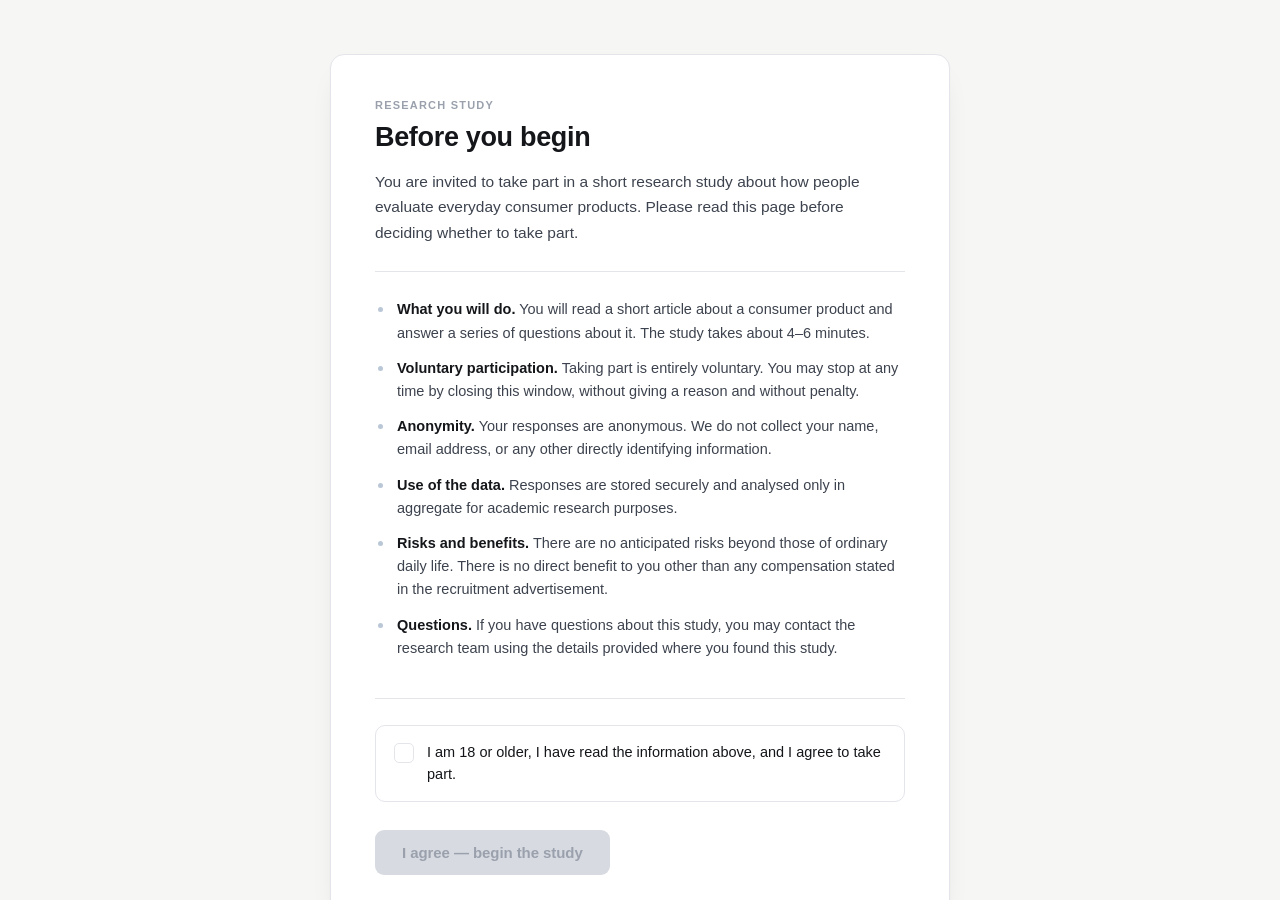
==== index.html @ 263afe92 "Facial roller study: 4-cell design with a both-verdicts condition Modified replication of Study 4, a" ====
<!DOCTYPE html>
<html lang="en">
<head>
<meta charset="utf-8">
<meta name="viewport" content="width=device-width, initial-scale=1, viewport-fit=cover">
<meta name="robots" content="noindex, nofollow">
<title>Consumer Opinion Study</title>
<style>
/* =====================================================================
   Disconfirming but Convincing — Facial Roller Study
   ===================================================================== */

:root{
  --ink:            #14161a;
  --ink-2:          #3d434e;
  --ink-3:          #6b7280;
  --ink-4:          #9aa1ad;
  --rule:           #e3e5ea;
  --rule-soft:      #eef0f3;
  --paper:          #ffffff;
  --canvas:         #f6f6f4;
  --panel:          #fbfbfa;
  --accent:         #1f3d5c;
  --accent-soft:    #eaeff4;
  --accent-line:    #b9c7d6;
  --focus:          #2f6feb;

  --serif: "Iowan Old Style", "Charter", Georgia, "Times New Roman", serif;
  --sans:  -apple-system, BlinkMacSystemFont, "Segoe UI", Inter, Roboto,
           "Helvetica Neue", Arial, sans-serif;

  --measure-max: 620px;
  --ease: cubic-bezier(.22,.61,.36,1);
}

*,*::before,*::after{ box-sizing:border-box; }

html,body{ height:100%; }
body{
  margin:0;
  font-family:var(--sans);
  color:var(--ink);
  background:var(--canvas);
  -webkit-font-smoothing:antialiased;
  text-rendering:optimizeLegibility;
}

/* =====================  App shell  ================================== */
/* Fixed-viewport shell: the app never scrolls as a whole. Each screen
   scrolls inside itself, so the stimulus pane and the measure pane keep
   their own independent scroll positions in the split view. */
#app{
  height:100vh; height:100dvh; overflow:hidden;
  display:flex; flex-direction:column;
}

.screen{ display:none; flex:1; min-height:0; }
.screen.is-active{ display:flex; flex-direction:column; }

/* Centred single-column screens (consent, article, demographics, done) */
.centered{
  flex:1; display:flex; align-items:flex-start; justify-content:center;
  padding:clamp(28px,6vh,72px) 24px 96px;
  overflow-y:auto;
}
.centered > .sheet{
  width:100%; max-width:var(--measure-max);
  background:var(--paper);
  border:1px solid var(--rule);
  border-radius:14px;
  padding:clamp(28px,4vw,44px);
  box-shadow:0 1px 2px rgba(20,22,26,.04), 0 12px 32px -18px rgba(20,22,26,.18);
  animation:rise .45s var(--ease) both;
}
.centered > .sheet.wide{ max-width:760px; }

@keyframes rise{ from{ opacity:0; transform:translateY(10px);} to{ opacity:1; transform:none; } }

/* =====================  Typography  ================================= */
h1,h2,h3{ margin:0; font-weight:600; letter-spacing:-.012em; }
h1{ font-size:clamp(22px,2.4vw,27px); line-height:1.25; }
h2{ font-size:19px; line-height:1.35; }
p{ margin:0 0 1em; line-height:1.65; color:var(--ink-2); }
p:last-child{ margin-bottom:0; }
strong{ font-weight:650; color:var(--ink); }

.eyebrow{
  font-size:11px; font-weight:650; letter-spacing:.11em; text-transform:uppercase;
  color:var(--ink-4); margin:0 0 10px;
}

.lede{ font-size:15.5px; color:var(--ink-2); }
.fineprint{ font-size:13px; line-height:1.6; color:var(--ink-3); }

/* =====================  Buttons  ==================================== */
.btn{
  appearance:none; border:1px solid transparent; cursor:pointer;
  font-family:inherit; font-size:15px; font-weight:550; letter-spacing:-.005em;
  padding:13px 26px; border-radius:9px;
  background:var(--accent); color:#fff;
  transition:background .16s var(--ease), transform .12s var(--ease), opacity .16s;
}
.btn:hover:not(:disabled){ background:#152c43; }
.btn:active:not(:disabled){ transform:translateY(1px); }
.btn:disabled{ background:#d7dae0; color:#9aa1ad; cursor:not-allowed; }
.btn.ghost{
  background:transparent; color:var(--ink-3); border-color:var(--rule);
}
.btn.ghost:hover:not(:disabled){ background:var(--rule-soft); color:var(--ink-2); }
.btn:focus-visible{ outline:2px solid var(--focus); outline-offset:2px; }

.btn-row{ display:flex; align-items:center; gap:12px; margin-top:28px; }
.btn-row.end{ justify-content:flex-end; }

/* =====================  SPLIT LAYOUT  ==============================
   Stimulus pinned to the left half, measures on the right half.       */
.split{
  flex:1; min-height:0;
  display:grid;
  grid-template-columns:1fr 1fr;
}

.pane-stimulus{
  min-height:0; overflow-y:auto;
  background:var(--panel);
  border-right:1px solid var(--rule);
  padding:clamp(28px,4vh,56px) clamp(24px,3.4vw,52px) 72px;
  display:flex; justify-content:flex-end;
}
.pane-stimulus > .article{ width:100%; max-width:520px; }

.pane-measure{
  min-height:0; overflow-y:auto;
  background:var(--canvas);
  padding:clamp(28px,4vh,56px) clamp(24px,3.4vw,52px) 72px;
  display:flex; justify-content:flex-start;
}
.pane-measure > .measure-inner{ width:100%; max-width:520px; }

/* Stimulus hidden (comprehension check) */
.pane-stimulus.is-veiled > .article{ display:none; }
.veil{
  display:none; margin:auto; text-align:center; max-width:270px;
  color:var(--ink-4); font-size:13.5px; line-height:1.6;
}
.pane-stimulus.is-veiled{ align-items:center; justify-content:center; }
.pane-stimulus.is-veiled .veil{ display:block; }
.veil svg{ display:block; margin:0 auto 14px; opacity:.5; }

/* =====================  THE ARTICLE  ================================ */
.article{ animation:rise .5s var(--ease) both; }

.masthead{
  display:flex; align-items:baseline; gap:10px;
  padding-bottom:12px; margin-bottom:26px;
  border-bottom:1.5px solid var(--ink);
}
.masthead .brand{
  font-family:var(--serif); font-size:19px; font-weight:600;
  letter-spacing:.01em; color:var(--ink);
}
.masthead .section{
  font-size:10.5px; font-weight:650; letter-spacing:.13em; text-transform:uppercase;
  color:var(--ink-4);
}

.article-headline{
  font-family:var(--serif); font-weight:600;
  font-size:clamp(25px,2.7vw,31px); line-height:1.2; letter-spacing:-.015em;
  margin:0 0 14px; color:var(--ink);
}
.article-standfirst{
  font-family:var(--serif); font-size:16.5px; line-height:1.55;
  color:var(--ink-3); margin:0 0 24px; font-style:italic;
}
.article-body p{
  font-family:var(--serif); font-size:16px; line-height:1.72; color:var(--ink-2);
  margin:0 0 1.05em;
}

/* The manufacturer's claim — set as a pull quote */
.claim-block{
  margin:26px 0; padding:20px 24px;
  background:var(--paper);
  border:1px solid var(--rule);
  border-left:3px solid var(--ink);
  border-radius:0 8px 8px 0;
}
.claim-block .claim-label{
  font-size:10.5px; font-weight:650; letter-spacing:.13em; text-transform:uppercase;
  color:var(--ink-4); margin-bottom:8px;
}
.claim-block .claim-text{
  font-family:var(--serif); font-size:20px; line-height:1.35; font-weight:600;
  color:var(--ink); letter-spacing:-.01em;
}

/* =====================  VERDICT CARDS  =============================
   Both verdicts share an IDENTICAL visual treatment. Only the wording
   differs, so no colour cue is confounded with the manipulation.      */
.verdicts{ margin-top:32px; }

.verdicts-label{
  font-size:10.5px; font-weight:650; letter-spacing:.13em; text-transform:uppercase;
  color:var(--ink-4);
  display:flex; align-items:center; gap:12px; margin-bottom:16px;
}
.verdicts-label::after{
  content:""; flex:1; height:1px; background:var(--rule);
}

.verdict-card{
  position:relative;
  background:var(--paper);
  border:1px solid var(--accent-line);
  border-radius:11px;
  padding:22px 24px 24px;
  margin-bottom:14px;
  box-shadow:0 1px 2px rgba(31,61,92,.05), 0 10px 26px -20px rgba(31,61,92,.35);
  animation:rise .55s var(--ease) both;
}
.verdict-card:last-child{ margin-bottom:0; }
.verdict-card:nth-child(3){ animation-delay:.09s; }

/* hairline accent along the top edge */
.verdict-card::before{
  content:""; position:absolute; top:-1px; left:22px; right:22px; height:2px;
  background:var(--accent); border-radius:2px;
}

/* Source block: descriptor above, masthead below. Stacking keeps every
   card identical in height regardless of how long the title is. */
.verdict-source{
  padding-bottom:13px; margin-bottom:15px;
  border-bottom:1px solid var(--rule-soft);
}
.verdict-source .tag{
  display:block;
  font-size:9.5px; font-weight:650; letter-spacing:.12em; text-transform:uppercase;
  color:var(--ink-4); margin-bottom:5px;
}
.verdict-source .name{
  display:block;
  font-family:var(--serif); font-size:17px; font-weight:600;
  color:var(--ink); letter-spacing:.005em; line-height:1.25;
}

.verdict-eyebrow{
  font-size:10.5px; font-weight:650; letter-spacing:.13em; text-transform:uppercase;
  color:var(--accent); margin-bottom:7px;
}
.verdict-headline{
  font-family:var(--serif); font-size:19.5px; line-height:1.3; font-weight:600;
  letter-spacing:-.012em; color:var(--ink); margin:0 0 11px;
}
.verdict-body{
  font-size:14.5px; line-height:1.65; color:var(--ink-2); margin:0;
}

/* =====================  MEASURES  =================================== */
.measure{ animation:rise .38s var(--ease) both; }

.progress{
  display:flex; align-items:center; gap:12px; margin-bottom:26px;
}
.progress-track{
  flex:1; height:3px; background:var(--rule); border-radius:3px; overflow:hidden;
}
.progress-fill{
  height:100%; background:var(--accent); border-radius:3px; width:0;
  transition:width .45s var(--ease);
}
.progress-count{
  font-size:11.5px; font-weight:550; color:var(--ink-4); letter-spacing:.03em;
  font-variant-numeric:tabular-nums; white-space:nowrap;
}

.measure-prompt{
  font-size:19px; line-height:1.4; font-weight:550; letter-spacing:-.012em;
  color:var(--ink); margin:0 0 8px;
}
.measure-help{ font-size:13px; line-height:1.55; color:var(--ink-4); margin:0 0 26px; }

/* ---------- 0-100 slider ---------- */
.slider-wrap{ padding:6px 0 4px; }
.slider-value{
  text-align:center; margin-bottom:18px; height:42px;
  display:flex; align-items:center; justify-content:center;
}
.slider-value .num{
  font-size:33px; font-weight:600; letter-spacing:-.02em; color:var(--accent);
  font-variant-numeric:tabular-nums;
}
.slider-value .pct{ font-size:18px; font-weight:550; color:var(--accent-line); margin-left:2px; }
.slider-value .placeholder{ font-size:13.5px; color:var(--ink-4); }

.track-outer{ position:relative; padding:14px 0; cursor:pointer; }
.track{
  position:relative; height:5px; background:var(--rule); border-radius:5px;
}
.track-fill{
  position:absolute; inset:0 auto 0 0; width:0;
  background:var(--accent); border-radius:5px; opacity:0;
  transition:opacity .2s;
}
.track-ticks{ position:absolute; inset:0; pointer-events:none; }
.track-ticks span{
  position:absolute; top:50%; width:1px; height:9px; margin-top:-4.5px;
  background:var(--rule); transform:translateX(-50%);
}
.thumb{
  position:absolute; top:50%; left:0; width:22px; height:22px; margin:-11px 0 0 -11px;
  background:#fff; border:2px solid var(--accent); border-radius:50%;
  box-shadow:0 2px 8px rgba(31,61,92,.22);
  opacity:0; transform:scale(.6); pointer-events:none;
  transition:opacity .18s var(--ease), transform .18s var(--ease);
}
.is-engaged .thumb{ opacity:1; transform:scale(1); }
.is-engaged .track-fill{ opacity:1; }
.track-outer:focus-visible{ outline:2px solid var(--focus); outline-offset:6px; border-radius:6px; }

.track-labels{
  display:flex; justify-content:space-between; gap:16px; margin-top:14px;
}
.track-labels span{ font-size:12.5px; color:var(--ink-3); line-height:1.4; max-width:44%; }
.track-labels span:last-child{ text-align:right; }

/* ---------- bipolar slider (mixed cell) ---------- */
.bipolar .track-ticks span.center{ height:15px; margin-top:-7.5px; background:var(--ink-4); }
.bipolar .track-fill{
  background:var(--accent); border-radius:5px;
}
.bipolar-labels{
  display:grid; grid-template-columns:1fr auto 1fr; gap:14px; margin-top:16px;
  align-items:start;
}
.bipolar-labels .side{
  font-size:12.5px; line-height:1.45; color:var(--ink-2);
}
.bipolar-labels .side .who{ display:block; font-weight:600; color:var(--ink); margin-bottom:2px; }
.bipolar-labels .side.right{ text-align:right; }
.bipolar-labels .mid{
  font-size:11.5px; line-height:1.35; color:var(--ink-4); text-align:center;
  padding-top:1px;
}
.bipolar-readout{
  text-align:center; height:42px; display:flex; align-items:center; justify-content:center;
  font-size:13.5px; color:var(--ink-3); margin-bottom:16px; line-height:1.45;
}
.bipolar-readout strong{ color:var(--accent); font-weight:600; }

/* ---------- semantic differential ---------- */
.semdiff-scale{
  display:grid; grid-template-columns:minmax(76px,1fr) auto minmax(76px,1fr);
  gap:10px; align-items:center;
  padding:0 0 12px; margin-bottom:4px;
}
.semdiff-row{
  display:grid; grid-template-columns:minmax(76px,1fr) auto minmax(76px,1fr);
  gap:10px; align-items:center;
  padding:11px 0; border-top:1px solid var(--rule-soft);
}
.semdiff-row:first-of-type{ border-top:1px solid var(--rule); }
.semdiff-row .anchor{ font-size:13px; line-height:1.35; color:var(--ink-2); }
.semdiff-row .anchor.right{ text-align:right; }

.opt-row{ display:flex; gap:6px; }
.opt{
  position:relative; width:31px; height:31px; flex:0 0 auto;
  display:flex; align-items:center; justify-content:center;
}
.opt input{
  position:absolute; inset:0; opacity:0; margin:0; cursor:pointer; z-index:2;
}
.opt .dot{
  width:100%; height:100%; border-radius:50%;
  border:1.5px solid var(--rule); background:var(--paper);
  transition:border-color .15s, background .15s, transform .15s var(--ease);
}
.opt:hover .dot{ border-color:var(--accent-line); }
.opt input:checked + .dot{
  border-color:var(--accent); background:var(--accent);
  box-shadow:inset 0 0 0 3.5px var(--paper);
  transform:scale(1.06);
}
.opt input:focus-visible + .dot{ outline:2px solid var(--focus); outline-offset:2px; }

.scale-numbers{ display:flex; gap:6px; }
.scale-numbers span{
  width:31px; text-align:center; font-size:11px; color:var(--ink-4);
  font-variant-numeric:tabular-nums;
}

/* ---------- likert rows (stacked statement + scale) ---------- */
.likert-item{ padding:18px 0; border-top:1px solid var(--rule-soft); }
.likert-item:first-of-type{ border-top:1px solid var(--rule); }
.likert-item .statement{
  font-size:14.5px; line-height:1.5; color:var(--ink); margin-bottom:14px;
}
.likert-scale{ display:flex; gap:6px; align-items:flex-start; }
.likert-opt{
  flex:1; min-width:0; display:flex; flex-direction:column;
  align-items:center; gap:6px; cursor:pointer;
}
.likert-opt .dot{
  width:29px; height:29px; border-radius:50%;
  border:1.5px solid var(--rule); background:var(--paper);
  transition:border-color .15s, background .15s, transform .15s var(--ease);
}
.likert-opt:hover .dot{ border-color:var(--accent-line); }
.likert-opt input{ position:absolute; opacity:0; pointer-events:none; }
.likert-opt input:checked + .dot{
  border-color:var(--accent); background:var(--accent);
  box-shadow:inset 0 0 0 3.5px var(--paper); transform:scale(1.06);
}
.likert-opt input:focus-visible + .dot{ outline:2px solid var(--focus); outline-offset:2px; }
.likert-opt .lab{
  font-size:10.5px; line-height:1.25; color:var(--ink-4); text-align:center;
  min-height:1.25em;
}

/* ---------- single choice ---------- */
.choice-list{ display:flex; flex-direction:column; gap:10px; }
.choice{
  display:flex; align-items:flex-start; gap:13px; cursor:pointer;
  padding:15px 17px; border:1px solid var(--rule); border-radius:10px;
  background:var(--paper); transition:border-color .15s, background .15s, box-shadow .15s;
}
.choice:hover{ border-color:var(--accent-line); }
.choice input{ position:absolute; opacity:0; pointer-events:none; }
.choice .radio{
  flex:0 0 auto; width:19px; height:19px; margin-top:1px; border-radius:50%;
  border:1.5px solid var(--rule); background:var(--paper);
  transition:border-color .15s, background .15s;
}
.choice input:checked ~ .radio{
  border-color:var(--accent); background:var(--accent);
  box-shadow:inset 0 0 0 3.5px var(--paper);
}
.choice:has(input:checked){
  border-color:var(--accent); background:var(--accent-soft);
}
.choice input:focus-visible ~ .radio{ outline:2px solid var(--focus); outline-offset:2px; }
.choice .text{ font-size:14.5px; line-height:1.5; color:var(--ink); }

/* ---------- textarea / inputs ---------- */
textarea, input[type="number"], input[type="text"], select{
  width:100%; font-family:inherit; font-size:15px; color:var(--ink);
  padding:12px 14px; border:1px solid var(--rule); border-radius:9px;
  background:var(--paper); transition:border-color .15s, box-shadow .15s;
}
textarea{ min-height:110px; resize:vertical; line-height:1.6; }
textarea:focus, input:focus, select:focus{
  outline:none; border-color:var(--accent); box-shadow:0 0 0 3px var(--accent-soft);
}
input[type="number"]{ max-width:150px; }
select{ appearance:none; background-image:
  url("data:image/svg+xml,%3Csvg xmlns='http://www.w3.org/2000/svg' width='12' height='8'%3E%3Cpath d='M1 1l5 5 5-5' stroke='%236b7280' stroke-width='1.6' fill='none' stroke-linecap='round'/%3E%3C/svg%3E");
  background-repeat:no-repeat; background-position:right 14px center; padding-right:38px; }

/* =====================  Consent  ==================================== */
.consent-list{ margin:0 0 4px; padding:0; list-style:none; }
.consent-list li{
  position:relative; padding:0 0 12px 22px;
  font-size:14.5px; line-height:1.6; color:var(--ink-2);
}
.consent-list li::before{
  content:""; position:absolute; left:3px; top:9px;
  width:5px; height:5px; border-radius:50%; background:var(--accent-line);
}
.divider{ height:1px; background:var(--rule); margin:26px 0; }

.agree{
  display:flex; align-items:flex-start; gap:13px; cursor:pointer;
  padding:16px 18px; border:1px solid var(--rule); border-radius:10px;
  background:var(--paper); transition:border-color .15s, background .15s;
}
.agree:hover{ border-color:var(--accent-line); }
.agree:has(input:checked){ border-color:var(--accent); background:var(--accent-soft); }
.agree input{ position:absolute; opacity:0; pointer-events:none; }
.agree .box{
  flex:0 0 auto; width:20px; height:20px; margin-top:1px; border-radius:5px;
  border:1.5px solid var(--rule); background:var(--paper);
  display:flex; align-items:center; justify-content:center;
  transition:border-color .15s, background .15s;
}
.agree .box svg{ opacity:0; transition:opacity .15s; }
.agree input:checked ~ .box{ border-color:var(--accent); background:var(--accent); }
.agree input:checked ~ .box svg{ opacity:1; }
.agree input:focus-visible ~ .box{ outline:2px solid var(--focus); outline-offset:2px; }
.agree .text{ font-size:14.5px; line-height:1.5; color:var(--ink); font-weight:500; }

/* =====================  Demographics  =============================== */
.demo-item{ padding:22px 0; border-top:1px solid var(--rule-soft); }
.demo-item:first-of-type{ border-top:none; padding-top:6px; }
.demo-label{ font-size:15px; line-height:1.5; color:var(--ink); font-weight:500; margin-bottom:14px; }
.demo-radios{ display:flex; flex-direction:column; gap:8px; }
.demo-radios .choice{ padding:12px 15px; }
.demo-radios .choice .text{ font-size:14px; }
.input-row{ display:flex; align-items:center; gap:10px; }
.input-row .suffix{ font-size:14px; color:var(--ink-3); }

/* =====================  Completion  ================================= */
.done-mark{
  width:46px; height:46px; border-radius:50%; background:var(--accent-soft);
  display:flex; align-items:center; justify-content:center; margin-bottom:22px;
}
.code-box{
  margin-top:20px; padding:18px 20px; border:1px dashed var(--accent-line);
  border-radius:10px; background:var(--accent-soft); text-align:center;
}
.code-box .label{
  font-size:11px; font-weight:650; letter-spacing:.11em; text-transform:uppercase;
  color:var(--ink-3); margin-bottom:7px;
}
.code-box .code{
  font-size:21px; font-weight:600; letter-spacing:.05em; color:var(--accent);
  font-family:ui-monospace, SFMono-Regular, Menlo, monospace;
}

/* =====================  Misc  ======================================= */
.err{
  font-size:13.5px; color:#a3312a; margin-top:14px; line-height:1.5;
  display:none;
}
.err.show{ display:block; }
.saving{ font-size:12.5px; color:var(--ink-4); margin-top:14px; }

/* =====================  Responsive  =================================
   Below 900px the split stacks: the article sits on top in a scrollable
   band, the measure sits beneath it. The requested left/right split is
   preserved wherever the viewport can carry it.                        */
@media (max-width:900px){
  .split{ grid-template-columns:1fr; grid-template-rows:minmax(180px,38vh) 1fr; }
  .pane-stimulus{
    border-right:none; border-bottom:1px solid var(--rule);
    padding:24px 20px 28px; justify-content:center;
  }
  .pane-measure{ padding:26px 20px 80px; justify-content:center; }
  .pane-stimulus > .article, .pane-measure > .measure-inner{ max-width:560px; }
  .article-headline{ font-size:22px; }
  .measure-prompt{ font-size:17.5px; }
  .semdiff-row, .semdiff-scale{ grid-template-columns:minmax(60px,1fr) auto minmax(60px,1fr); gap:8px; }
  .opt{ width:28px; height:28px; }
  .scale-numbers span{ width:28px; }
  .bipolar-labels{ gap:10px; }
}

@media (max-width:560px){
  .semdiff-row{
    grid-template-columns:1fr; gap:8px; justify-items:center; text-align:center;
  }
  .semdiff-row .anchor.right{ text-align:center; }
  .semdiff-scale{ display:none; }
  .opt{ width:34px; height:34px; }
}

@media (prefers-reduced-motion:reduce){
  *,*::before,*::after{ animation-duration:.01ms !important; transition-duration:.01ms !important; }
}

</style>
</head>
<body>
<div id="app">

  <!-- ================= 1. CONSENT ================= -->
  <section id="screen-consent" class="screen is-active">
    <div class="centered">
      <div class="sheet">
        <div class="eyebrow">Research study</div>
        <h1>Before you begin</h1>
        <p class="lede" style="margin-top:14px">
          You are invited to take part in a short research study about how people
          evaluate everyday consumer products. Please read this page before deciding
          whether to take part.
        </p>

        <div class="divider"></div>

        <ul class="consent-list">
          <li><strong>What you will do.</strong> You will read a short article about a
              consumer product and answer a series of questions about it. The study takes
              about 4&ndash;6 minutes.</li>
          <li><strong>Voluntary participation.</strong> Taking part is entirely voluntary.
              You may stop at any time by closing this window, without giving a reason and
              without penalty.</li>
          <li><strong>Anonymity.</strong> Your responses are anonymous. We do not collect
              your name, email address, or any other directly identifying information.</li>
          <li><strong>Use of the data.</strong> Responses are stored securely and analysed
              only in aggregate for academic research purposes.</li>
          <li><strong>Risks and benefits.</strong> There are no anticipated risks beyond
              those of ordinary daily life. There is no direct benefit to you other than
              any compensation stated in the recruitment advertisement.</li>
          <li><strong>Questions.</strong> If you have questions about this study, you may
              contact the research team using the details provided where you found this
              study.</li>
        </ul>

        <div class="divider"></div>

        <label class="agree">
          <input type="checkbox" id="consent-agree">
          <span class="box">
            <svg width="12" height="9" viewBox="0 0 12 9" fill="none">
              <path d="M1 4.2L4.3 7.5L11 1" stroke="#fff" stroke-width="2"
                    stroke-linecap="round" stroke-linejoin="round"/>
            </svg>
          </span>
          <span class="text">
            I am 18 or older, I have read the information above, and I agree to take part.
          </span>
        </label>

        <div class="btn-row">
          <button class="btn" id="consent-btn" disabled>I agree — begin the study</button>
        </div>
        <div class="err" id="consent-err"></div>
      </div>
    </div>
  </section>

  <!-- ================= 2. ARTICLE ================= -->
  <section id="screen-article" class="screen">
    <div class="centered">
      <div class="sheet wide">
        <div class="eyebrow">Please read the following</div>
        <div id="article-full" class="article" style="margin-top:18px"></div>
        <div class="btn-row">
          <button class="btn" id="article-btn" disabled>Continue to the questions</button>
        </div>
        <p class="fineprint" style="margin-top:14px">
          The article stays visible on the left while you answer, so you can refer back to it.
        </p>
      </div>
    </div>
  </section>

  <!-- ================= 3. MEASURES (split view) ================= -->
  <section id="screen-measures" class="screen">
    <div class="split">
      <div class="pane-stimulus" id="stimulus-pane">
        <div id="article-split" class="article"></div>
        <div class="veil">
          <svg width="26" height="26" viewBox="0 0 24 24" fill="none" stroke="currentColor"
               stroke-width="1.6" stroke-linecap="round" stroke-linejoin="round">
            <path d="M17.94 17.94A10.07 10.07 0 0 1 12 20c-7 0-11-8-11-8a18.45 18.45 0 0 1 5.06-5.94M9.9 4.24A9.12 9.12 0 0 1 12 4c7 0 11 8 11 8a18.5 18.5 0 0 1-2.16 3.19m-6.72-1.07a3 3 0 1 1-4.24-4.24"/>
            <line x1="1" y1="1" x2="23" y2="23"/>
          </svg>
          The article is hidden for this question.<br>Please answer from memory.
        </div>
      </div>
      <div class="pane-measure" id="measure-pane"></div>
    </div>
  </section>

  <!-- ================= 4. DEMOGRAPHICS ================= -->
  <section id="screen-demographics" class="screen">
    <div class="centered">
      <div class="sheet">
        <div class="progress">
          <div class="progress-track"><div class="progress-fill" id="demo-progress"></div></div>
          <div class="progress-count" id="demo-count"></div>
        </div>
        <div class="eyebrow">Finally</div>
        <h1>A few questions about you</h1>
        <p class="measure-help" style="margin-top:10px">
          These help us describe the sample. They are not linked to your identity.
        </p>
        <div id="demo-body"></div>
        <div class="btn-row">
          <button class="btn" id="demo-btn" disabled>Submit and finish</button>
        </div>
        <div class="err" id="demo-err"></div>
      </div>
    </div>
  </section>

  <!-- ================= 5. DONE ================= -->
  <section id="screen-done" class="screen">
    <div class="centered">
      <div class="sheet">
        <div class="done-mark">
          <svg width="21" height="16" viewBox="0 0 21 16" fill="none">
            <path d="M2 8.2L7.4 13.6L19 2" stroke="#1f3d5c" stroke-width="2.4"
                  stroke-linecap="round" stroke-linejoin="round"/>
          </svg>
        </div>
        <h1>Thank you — your responses have been recorded.</h1>
        <p class="lede" style="margin-top:14px">
          That is the end of the study. We appreciate the time you gave it.
        </p>

        <div class="divider"></div>

        <p class="fineprint">
          <strong>A note on what you read.</strong> The article and the product evaluations
          in this study were written for research purposes and do not describe real published
          testing. The magazines named in it are fictional. Nothing in this study should be
          taken as advice about whether any skincare product works.
        </p>

        <div class="code-box">
          <div class="label">Your completion code</div>
          <div class="code" id="done-code"></div>
        </div>
      </div>
    </div>
  </section>

</div>

<script>
/* =====================================================================
   Disconfirming but Convincing — Facial Roller Study (4 cells)
   Configuration: endpoints, stimulus copy, and measures.
   Everything a researcher would want to edit lives in this file.
   ===================================================================== */

const CONFIG = {
  studyId: "fr1",
  supabaseUrl: "https://uwrgeizwyybwtzwztrln.supabase.co",
  supabaseKey: "sb_publishable_L7a-Ve4_pt-A3MkqNpaMqg_bU5wMoxd",

  /* Seconds the article must be on screen before "Continue" unlocks. */
  minReadSeconds: 7,

  /* Shown on the completion screen. Replace with your Prolific/CloudResearch
     completion URL to redirect automatically; leave null to just show a code. */
  completionUrl: null,
  completionCode: "DBC-FR-2026"
};

/* ---------------------------------------------------------------------
   STIMULUS
   The introduction is IDENTICAL in all four conditions. Conditions differ
   only by which verdict card(s) appear beneath it.
   Both verdict cards use identical visual treatment — the only difference
   between them is the wording — so that no colour/valence cue is confounded
   with the manipulation.
   --------------------------------------------------------------------- */
const STIMULUS = {
  kicker: "Skincare",
  headline: "Do facial rollers really de-puff your face?",
  standfirst:
    "They are on every beauty shelf and in every morning routine. We looked at what they promise.",

  body: [
    "Facial rollers — the small handheld tools with a smooth stone or metal head that you glide across your cheeks, jaw, and under your eyes — have become one of the most widely sold items in skincare. They are sold in most drugstores and beauty retailers, typically for between $15 and $60.",
    "Manufacturers market them for a range of benefits, but the claim that appears most often on the packaging and in the advertising is this one:"
  ],

  claim: "Reduces facial puffiness.",

  bodyAfterClaim: [
    "The reasoning offered by manufacturers is that rolling the tool across the face moves excess fluid out of the tissue beneath the skin, so the face looks less swollen — particularly around the eyes and along the jawline first thing in the morning."
  ],

  /* The two magazines. Fictional, so that no real publication is depicted
     as having reached a verdict it never reached. Both are described
     identically, so source authority is held constant across conditions
     and across the two sources in the mixed cell. */
  sourceNames: ["Wellbeing Monthly", "The Health Review"],
  sourceTag: "Established health &amp; lifestyle magazine",

  verdict: {
    confirming: {
      eyebrow: "Our verdict",
      headline: "The claim holds up.",
      body:
        "Our editorial team put facial rollers through our standard product evaluation. Based on what we measured, facial rollers <strong>did</strong> produce a meaningful reduction in facial puffiness. We conclude that the manufacturers’ claim <strong>is supported</strong>."
    },
    disconfirming: {
      eyebrow: "Our verdict",
      headline: "The claim does not hold up.",
      body:
        "Our editorial team put facial rollers through our standard product evaluation. Based on what we measured, facial rollers <strong>did not</strong> produce a meaningful reduction in facial puffiness. We conclude that the manufacturers’ claim <strong>is not supported</strong>."
    }
  },

  sectionLabelSingle: "Independent product test",
  sectionLabelMixed: "Independent product tests"
};

</script>

<script>
/* =====================================================================
   MEASURES
   Rendered one at a time in the right-hand panel.
   `when` controls which conditions a measure is shown in.
   ===================================================================== */

const ALL   = ["control", "confirming", "disconfirming", "mixed"];
const VERDICT_CELLS = ["confirming", "disconfirming"];

const MEASURES = [

  /* ---------- PRIMARY DV: belief in the claim (0-100) ----------------
     Anchored to the claim itself, not to the article, so it is
     comparable across all four cells including control.
     Retains the 0-100 slider used in the manuscript for continuity. */
  {
    id: "likelihood",
    when: ALL,
    type: "slider100",
    eyebrow: "Question 1",
    prompt: "How likely is it that facial rollers actually reduce facial puffiness?",
    help: "Drag the slider, or click anywhere on the line, to answer.",
    leftLabel: "Very unlikely",
    rightLabel: "Very likely",
    field: "dv_likelihood"
  },

  /* ---------- Claim belief index (4 items, 7-pt) --------------------
     Semantic differential adapted from Beltramini's (1982) believability
     scale, re-anchored from the advertisement to the claim itself. */
  {
    id: "belief",
    when: ALL,
    type: "semdiff",
    eyebrow: "Question 2",
    prompt: "The claim that facial rollers reduce facial puffiness is…",
    help: "Select one box on each row.",
    items: [
      { field: "belief_believable", left: "Unbelievable",   right: "Believable" },
      { field: "belief_credible",   left: "Not credible",   right: "Credible" },
      { field: "belief_convincing", left: "Not convincing", right: "Convincing" },
      { field: "belief_true",       left: "Definitely false", right: "Definitely true" }
    ]
  },

  /* ---------- Belief certainty (2 items, 7-pt) ----------------------
     Tormala & Rucker (2018). Captures belief STRENGTH independently of
     direction — the mixed cell is expected to lower certainty even where
     it leaves the mean belief unchanged. */
  {
    id: "certainty",
    when: ALL,
    type: "likert",
    eyebrow: "Question 3",
    prompt: "Thinking about the judgment you just made…",
    help: "Select one box on each row.",
    scaleLabels: ["Not at all", "", "", "Moderately", "", "", "Extremely"],
    items: [
      { field: "certainty_certain",   text: "How <em>certain</em> are you about whether facial rollers reduce puffiness?" },
      { field: "certainty_confident", text: "How <em>confident</em> are you that your judgment is correct?" }
    ]
  },

  /* ---------- Perceived objectivity — single-verdict cells ----------
     The manuscript's own four-item objectivity index. */
  {
    id: "objectivity",
    when: VERDICT_CELLS,
    type: "semdiff",
    eyebrow: "Question 4",
    prompt: "The evaluation carried out by {SOURCE} was…",
    help: "Select one box on each row.",
    items: [
      { field: "obj_unbiased",    left: "Biased",          right: "Unbiased" },
      { field: "obj_objective",   left: "Not objective",   right: "Objective" },
      { field: "obj_independent", left: "Not independent", right: "Independent" },
      { field: "obj_impartial",   left: "Not impartial",   right: "Impartial" }
    ]
  },

  /* ---------- Perceived objectivity — mixed cell, source shown FIRST */
  {
    id: "objectivity_first",
    when: ["mixed"],
    type: "semdiff",
    eyebrow: "Question 4",
    prompt: "The evaluation carried out by {SOURCE_FIRST} was…",
    help: "Select one box on each row.",
    items: [
      { field: "objf_unbiased",    left: "Biased",          right: "Unbiased" },
      { field: "objf_objective",   left: "Not objective",   right: "Objective" },
      { field: "objf_independent", left: "Not independent", right: "Independent" },
      { field: "objf_impartial",   left: "Not impartial",   right: "Impartial" }
    ]
  },

  /* ---------- Perceived objectivity — mixed cell, source shown SECOND */
  {
    id: "objectivity_second",
    when: ["mixed"],
    type: "semdiff",
    eyebrow: "Question 5",
    prompt: "The evaluation carried out by {SOURCE_SECOND} was…",
    help: "Select one box on each row.",
    items: [
      { field: "objs_unbiased",    left: "Biased",          right: "Unbiased" },
      { field: "objs_objective",   left: "Not objective",   right: "Objective" },
      { field: "objs_independent", left: "Not independent", right: "Independent" },
      { field: "objs_impartial",   left: "Not impartial",   right: "Impartial" }
    ]
  },

  /* ---------- Mixed cell: which verdict was relied upon -------------
     Bipolar. Displayed left = source shown first, right = source shown
     second; recoded on submission so that + = the DISCONFIRMING source. */
  {
    id: "reliance",
    when: ["mixed"],
    type: "bipolar",
    eyebrow: "Question 6",
    prompt: "In forming your own judgment about whether facial rollers reduce puffiness, which conclusion did you rely on more?",
    help: "Click anywhere on the line, including the middle.",
    centerLabel: "I relied on<br>both equally",
    field: "reliance_raw"
  },

  {
    id: "rel_objectivity",
    when: ["mixed"],
    type: "bipolar",
    eyebrow: "Question 7",
    prompt: "Which of the two evaluations struck you as more <strong>objective</strong>?",
    help: "Click anywhere on the line, including the middle.",
    centerLabel: "Equally<br>objective",
    field: "relobj_raw"
  },

  {
    id: "rel_credibility",
    when: ["mixed"],
    type: "bipolar",
    eyebrow: "Question 8",
    prompt: "Which of the two evaluations did you find more <strong>credible</strong>?",
    help: "Click anywhere on the line, including the middle.",
    centerLabel: "Equally<br>credible",
    field: "relcred_raw"
  },

  {
    id: "reliance_open",
    when: ["mixed"],
    type: "textarea",
    eyebrow: "Question 9",
    prompt: "In a sentence or two, why did you weigh them that way?",
    help: "There are no right answers — whatever went through your mind is useful.",
    placeholder: "Type your answer here…",
    optional: true,
    field: "reliance_open"
  },

  /* ---------- Comprehension check ----------------------------------
     The article is HIDDEN for this screen so the check is diagnostic
     rather than a reading exercise. */
  {
    id: "mcheck",
    when: ALL,
    type: "choice",
    hideStimulus: true,
    eyebrow: "One last thing about the article",
    prompt: "Thinking back to what you read, what conclusion — if any — was reported about the puffiness claim?",
    help: "The article is hidden for this question. Please answer from memory.",
    field: "mc_verdict",
    options: [
      { value: "confirmed",    text: "A magazine tested the claim and concluded that it <strong>is supported</strong>" },
      { value: "disconfirmed", text: "A magazine tested the claim and concluded that it <strong>is not supported</strong>" },
      { value: "mixed",        text: "Two magazines tested the claim and <strong>reached opposite conclusions</strong>" },
      { value: "none",         text: "<strong>No test or conclusion</strong> was reported — only the claim itself" }
    ]
  }
];

/* Correct comprehension-check answer per condition. */
const MC_KEY = {
  control:       "none",
  confirming:    "confirmed",
  disconfirming: "disconfirmed",
  mixed:         "mixed"
};

/* ---------- Demographics (shown without the stimulus) --------------- */
const DEMOGRAPHICS = [
  { field: "age", type: "number", label: "What is your age?", min: 18, max: 110, suffix: "years" },
  {
    field: "gender", type: "radio", label: "What is your gender?",
    options: ["Woman", "Man", "Non-binary", "Prefer to self-describe", "Prefer not to say"],
    selfDescribe: "Prefer to self-describe", selfField: "gender_self"
  },
  {
    field: "education", type: "select", label: "What is the highest level of education you have completed?",
    options: ["Less than high school", "High school / GED", "Some college, no degree",
              "Associate degree", "Bachelor's degree", "Master's degree",
              "Doctoral or professional degree", "Prefer not to say"]
  },
  {
    field: "prior_use", type: "radio", label: "Have you ever used a facial roller?",
    options: ["Never used one", "Tried one once or twice", "Use one occasionally", "Use one regularly"]
  },
  {
    field: "familiarity", type: "scale7", label: "Before today, how familiar were you with facial rollers?",
    left: "Not at all familiar", right: "Extremely familiar"
  }
];

</script>

<script>
/* =====================================================================
   Disconfirming but Convincing — Facial Roller Study
   Flow: consent -> article -> measures (split view) -> demographics -> done
   ===================================================================== */

(function () {
  "use strict";

  /* ---------------- session state ---------------- */
  const S = {
    pid: null,          // participant id (Prolific PID when present)
    pidSource: null,
    isTest: false,
    blurCount: 0,
    startedAt: 0,
    condition: null,
    confirmFirst: null,
    sourcePrimary: null,
    sourceConfirm: null,
    sourceDisconfirm: null,
    sourceFirst: null,
    sourceSecond: null,
    answers: {},
    timings: {},
    queue: [],
    idx: 0,
    screenEnteredAt: 0
  };

  const $  = (s, r) => (r || document).querySelector(s);
  const el = (tag, cls, html) => {
    const n = document.createElement(tag);
    if (cls) n.className = cls;
    if (html != null) n.innerHTML = html;
    return n;
  };

  /* ---------------- Supabase RPC ---------------- */
  async function rpc(fn, body) {
    if (PREVIEW) { console.log("[preview] skipped", fn, body); return { preview: true }; }
    const res = await fetch(`${CONFIG.supabaseUrl}/rest/v1/rpc/${fn}`, {
      method: "POST",
      headers: {
        "Content-Type": "application/json",
        apikey: CONFIG.supabaseKey,
        Authorization: `Bearer ${CONFIG.supabaseKey}`
      },
      body: JSON.stringify(body)
    });
    if (!res.ok) throw new Error(`${fn} failed: ${res.status} ${await res.text()}`);
    const txt = await res.text();
    return txt ? JSON.parse(txt) : null;
  }

  function makeUid() {
    if (crypto.randomUUID) return crypto.randomUUID();
    return "s-" + Date.now() + "-" + Math.random().toString(36).slice(2, 12);
  }

  /* ---------------- screen switching ---------------- */
  function show(id) {
    document.querySelectorAll(".screen").forEach(s => s.classList.remove("is-active"));
    $("#" + id).classList.add("is-active");
    window.scrollTo(0, 0);
    const pane = $("#" + id + " .pane-measure");
    if (pane) pane.scrollTop = 0;
  }

  /* =====================================================================
     1. CONSENT
     ===================================================================== */
  function initConsent() {
    const box  = $("#consent-agree");
    const btn  = $("#consent-btn");
    const err  = $("#consent-err");
    box.addEventListener("change", () => { btn.disabled = !box.checked; });

    btn.addEventListener("click", async () => {
      btn.disabled = true;
      btn.textContent = "Starting…";
      err.classList.remove("show");
      try {
        await startSession();
        renderArticle();
        show("screen-article");
        beginReadTimer();
      } catch (e) {
        console.error(e);
        btn.disabled = false;
        btn.textContent = "I agree — begin the study";
        err.textContent = "We could not start the study. Please check your connection and try again.";
        err.classList.add("show");
      }
    });
  }

  /* Preview mode: forces a condition and disables all database writes.
     Only ever active on localhost / file:// — inert once deployed. */
  const PREVIEW = (function () {
    const host = location.hostname;
    const local = host === "localhost" || host === "127.0.0.1" || location.protocol === "file:";
    if (!local) return null;
    const c = new URLSearchParams(location.search).get("preview");
    return ["control", "confirming", "disconfirming", "mixed"].indexOf(c) !== -1 ? c : null;
  })();

  async function startSession() {
    const q = new URLSearchParams(location.search);

    /* participant id: Prolific PID when present, else a stable random id */
    const prolific = q.get("PROLIFIC_PID") || q.get("participant_id") || "";
    if (prolific) { S.pid = prolific; S.pidSource = "prolific"; }
    else {
      let anon = sessionStorage.getItem("fr1_pid");
      if (!anon) { anon = "anon-" + makeUid(); sessionStorage.setItem("fr1_pid", anon); }
      S.pid = anon; S.pidSource = "anonymous";
    }
    S.isTest = q.get("test") === "1";
    S.startedAt = Date.now();

    if (PREVIEW) {
      S.condition = PREVIEW;
      S.confirmFirst = q.get("swap") !== "1";
      S.nameSwap = false;
      applySources();
      S.queue = MEASURES.filter(m => m.when.indexOf(S.condition) !== -1);
      return;
    }

    const meta = {
      prolific_study_id: q.get("STUDY_ID") || "",
      prolific_session:  q.get("SESSION_ID") || "",
      pid_source:        S.pidSource,
      is_test:           S.isTest,
      user_agent:        navigator.userAgent,
      screen_w:          window.screen.width,
      screen_h:          window.screen.height,
      is_mobile:         window.matchMedia("(max-width: 900px)").matches
    };

    const a = await rpc("assign", {
      p_study: CONFIG.studyId,
      p_pid: S.pid,
      p_session: sessionStorage.getItem("fr1_sid") || (function () {
        const v = makeUid(); sessionStorage.setItem("fr1_sid", v); return v;
      })(),
      p_meta: meta
    });

    S.condition = a.factors.condition;

    /* `label_order` is the strictly alternating counterbalance handed back
       by assign(). Single-verdict cells alternate which magazine carries the
       verdict; the mixed cell alternates which verdict is shown first. */
    const order = a.factors.label_order;
    if (S.condition === "mixed") {
      S.confirmFirst = order !== "disconfirm_first";
      S.nameSwap     = Math.random() < 0.5;   // nuisance factor, randomised
    } else {
      S.confirmFirst = true;
      S.nameSwap     = order === "name_b";
    }
    applySources();
    S.queue = MEASURES.filter(m => m.when.indexOf(S.condition) !== -1);
  }

  /* Resolve the two magazine names onto their roles. */
  function applySources() {
    const names = STIMULUS.sourceNames;
    const n1 = S.nameSwap ? names[1] : names[0];
    const n2 = S.nameSwap ? names[0] : names[1];
    S.sourcePrimary    = n1;
    S.sourceConfirm    = S.confirmFirst ? n1 : n2;
    S.sourceDisconfirm = S.confirmFirst ? n2 : n1;
    S.sourceFirst      = S.confirmFirst ? S.sourceConfirm : S.sourceDisconfirm;
    S.sourceSecond     = S.confirmFirst ? S.sourceDisconfirm : S.sourceConfirm;
  }

  /* =====================================================================
     2. ARTICLE
     ===================================================================== */
  function verdictCardHTML(sourceName, kind) {
    const v = STIMULUS.verdict[kind];
    return `
      <article class="verdict-card">
        <div class="verdict-source">
          <span class="tag">${STIMULUS.sourceTag}</span>
          <span class="name">${sourceName}</span>
        </div>
        <div class="verdict-eyebrow">${v.eyebrow}</div>
        <h3 class="verdict-headline">${v.headline}</h3>
        <p class="verdict-body">${v.body}</p>
      </article>`;
  }

  function articleHTML() {
    let verdicts = "";

    if (S.condition === "confirming" || S.condition === "disconfirming") {
      verdicts = `
        <section class="verdicts">
          <div class="verdicts-label">${STIMULUS.sectionLabelSingle}</div>
          ${verdictCardHTML(S.sourcePrimary, S.condition)}
        </section>`;
    } else if (S.condition === "mixed") {
      const first  = S.confirmFirst
        ? verdictCardHTML(S.sourceConfirm, "confirming")
        : verdictCardHTML(S.sourceDisconfirm, "disconfirming");
      const second = S.confirmFirst
        ? verdictCardHTML(S.sourceDisconfirm, "disconfirming")
        : verdictCardHTML(S.sourceConfirm, "confirming");
      verdicts = `
        <section class="verdicts">
          <div class="verdicts-label">${STIMULUS.sectionLabelMixed}</div>
          ${first}${second}
        </section>`;
    }

    return `
      <div class="masthead">
        <span class="brand">The Consumer Desk</span>
        <span class="section">${STIMULUS.kicker}</span>
      </div>
      <h1 class="article-headline">${STIMULUS.headline}</h1>
      <p class="article-standfirst">${STIMULUS.standfirst}</p>
      <div class="article-body">
        ${STIMULUS.body.map(p => `<p>${p}</p>`).join("")}
        <div class="claim-block">
          <div class="claim-label">The manufacturers’ claim</div>
          <div class="claim-text">“${STIMULUS.claim}”</div>
        </div>
        ${STIMULUS.bodyAfterClaim.map(p => `<p>${p}</p>`).join("")}
      </div>
      ${verdicts}`;
  }

  function renderArticle() {
    const html = articleHTML();
    $("#article-full").innerHTML  = html;
    $("#article-split").innerHTML = html;
  }

  function beginReadTimer() {
    const btn = $("#article-btn");
    let left = CONFIG.minReadSeconds;
    btn.disabled = true;
    const base = "Continue to the questions";
    btn.textContent = `${base} (${left})`;
    const t = setInterval(() => {
      left -= 1;
      if (left <= 0) {
        clearInterval(t);
        btn.disabled = false;
        btn.textContent = base;
      } else {
        btn.textContent = `${base} (${left})`;
      }
    }, 1000);

    btn.onclick = () => {
      S.timings.article_ms = Date.now() - S.articleStart;
      S.idx = 0;
      show("screen-measures");
      renderMeasure();
    };
    S.articleStart = Date.now();
  }

  /* =====================================================================
     3. MEASURES
     ===================================================================== */
  function fillTokens(str) {
    return str
      .replace(/\{SOURCE_FIRST\}/g,  `<strong>${S.sourceFirst}</strong>`)
      .replace(/\{SOURCE_SECOND\}/g, `<strong>${S.sourceSecond}</strong>`)
      .replace(/\{SOURCE\}/g,        `<strong>${S.sourcePrimary}</strong>`);
  }

  /* total steps = measures + demographics screen */
  function totalSteps() { return S.queue.length + 1; }

  function renderMeasure() {
    const m = S.queue[S.idx];
    const pane   = $("#measure-pane");
    const stimPane = $("#stimulus-pane");

    stimPane.classList.toggle("is-veiled", !!m.hideStimulus);

    const wrap = el("div", "measure");

    /* progress */
    const prog = el("div", "progress");
    prog.innerHTML = `
      <div class="progress-track"><div class="progress-fill"></div></div>
      <div class="progress-count">${S.idx + 1} of ${totalSteps()}</div>`;
    wrap.appendChild(prog);

    if (m.eyebrow) wrap.appendChild(el("div", "eyebrow", m.eyebrow));
    wrap.appendChild(el("h2", "measure-prompt", fillTokens(m.prompt)));
    if (m.help) wrap.appendChild(el("p", "measure-help", m.help));

    const body = el("div", "measure-body");
    wrap.appendChild(body);

    const btnRow = el("div", "btn-row");
    const next   = el("button", "btn", S.idx === S.queue.length - 1 ? "Continue" : "Next");
    next.disabled = !m.optional;
    btnRow.appendChild(next);
    wrap.appendChild(btnRow);

    const err = el("div", "err");
    wrap.appendChild(err);

    /* ---- build the control ---- */
    const state = { value: undefined, values: {} };
    const ready = () => {
      if (m.optional) return true;
      if (m.type === "semdiff" || m.type === "likert") {
        return m.items.every(i => state.values[i.field] !== undefined);
      }
      return state.value !== undefined;
    };
    const refresh = () => { next.disabled = !ready(); };

    if (m.type === "slider100")      buildSlider100(body, m, state, refresh);
    else if (m.type === "bipolar")   buildBipolar(body, m, state, refresh);
    else if (m.type === "semdiff")   buildSemdiff(body, m, state, refresh);
    else if (m.type === "likert")    buildLikert(body, m, state, refresh);
    else if (m.type === "choice")    buildChoice(body, m, state, refresh);
    else if (m.type === "textarea")  buildTextarea(body, m, state, refresh);

    pane.innerHTML = "";
    pane.appendChild(wrap);
    pane.scrollTop = 0;
    requestAnimationFrame(() => { $(".progress-fill", wrap).style.width =
      ((S.idx + 1) / totalSteps() * 100) + "%"; });

    S.screenEnteredAt = Date.now();

    next.addEventListener("click", async () => {
      if (!ready()) return;
      S.timings["t_" + m.id] = Date.now() - S.screenEnteredAt;

      if (m.type === "semdiff" || m.type === "likert") {
        Object.assign(S.answers, state.values);
      } else {
        S.answers[m.field] = state.value;
      }

      /* breadcrumb so partial progress survives a drop-off */
      rpc("log_event", {
        p_study: CONFIG.studyId,
        p_pid: S.pid,
        p_kind: "page",
        p_detail: { measure: m.id, index: S.idx, ms: S.timings["t_" + m.id] }
      }).catch(e => console.warn("log_event", e));

      S.idx += 1;
      if (S.idx < S.queue.length) renderMeasure();
      else { renderDemographics(); show("screen-demographics"); }
    });
  }

  /* ---------- 0-100 slider, no default position ---------- */
  function buildSlider100(host, m, state, refresh) {
    const wrap = el("div", "slider-wrap");
    wrap.innerHTML = `
      <div class="slider-value"><span class="placeholder">Not yet answered</span></div>
      <div class="track-outer" tabindex="0" role="slider"
           aria-valuemin="0" aria-valuemax="100" aria-label="${m.prompt.replace(/"/g, "&quot;")}">
        <div class="track">
          <div class="track-fill"></div>
          <div class="track-ticks">
            ${[0,25,50,75,100].map(p => `<span style="left:${p}%"></span>`).join("")}
          </div>
          <div class="thumb"></div>
        </div>
      </div>
      <div class="track-labels">
        <span>${m.leftLabel}</span><span>${m.rightLabel}</span>
      </div>`;
    host.appendChild(wrap);

    const outer = $(".track-outer", wrap);
    const fill  = $(".track-fill", wrap);
    const thumb = $(".thumb", wrap);
    const read  = $(".slider-value", wrap);

    const set = v => {
      v = Math.round(Math.min(100, Math.max(0, v)));
      state.value = v;
      outer.classList.add("is-engaged");
      fill.style.width = v + "%";
      thumb.style.left = v + "%";
      read.innerHTML = `<span class="num">${v}</span><span class="pct">%</span>`;
      outer.setAttribute("aria-valuenow", v);
      refresh();
    };

    attachTrack(outer, x => set(x * 100));

    outer.addEventListener("keydown", e => {
      const cur = state.value === undefined ? 50 : state.value;
      const step = e.shiftKey ? 10 : 1;
      if (e.key === "ArrowRight" || e.key === "ArrowUp")        { set(cur + step); e.preventDefault(); }
      else if (e.key === "ArrowLeft" || e.key === "ArrowDown")  { set(cur - step); e.preventDefault(); }
      else if (e.key === "Home")                                { set(0);   e.preventDefault(); }
      else if (e.key === "End")                                 { set(100); e.preventDefault(); }
    });
  }

  /* ---------- bipolar slider (mixed cell), -50 .. +50 ---------- */
  function buildBipolar(host, m, state, refresh) {
    const wrap = el("div", "slider-wrap bipolar");
    wrap.innerHTML = `
      <div class="bipolar-readout"><span class="placeholder">Not yet answered</span></div>
      <div class="track-outer" tabindex="0" role="slider"
           aria-valuemin="-50" aria-valuemax="50" aria-label="${m.prompt.replace(/<[^>]+>/g,"").replace(/"/g,"&quot;")}">
        <div class="track">
          <div class="track-fill"></div>
          <div class="track-ticks">
            <span style="left:0%"></span>
            <span style="left:25%"></span>
            <span class="center" style="left:50%"></span>
            <span style="left:75%"></span>
            <span style="left:100%"></span>
          </div>
          <div class="thumb"></div>
        </div>
      </div>
      <div class="bipolar-labels">
        <div class="side left">
          <span class="who">${S.sourceFirst}</span>
          ${S.confirmFirst ? "said the claim <em>is</em> supported" : "said the claim is <em>not</em> supported"}
        </div>
        <div class="mid">${m.centerLabel}</div>
        <div class="side right">
          <span class="who">${S.sourceSecond}</span>
          ${S.confirmFirst ? "said the claim is <em>not</em> supported" : "said the claim <em>is</em> supported"}
        </div>
      </div>`;
    host.appendChild(wrap);

    const outer = $(".track-outer", wrap);
    const fill  = $(".track-fill", wrap);
    const thumb = $(".thumb", wrap);
    const read  = $(".bipolar-readout", wrap);

    const set = v => {
      v = Math.round(Math.min(50, Math.max(-50, v)));
      state.value = v;
      outer.classList.add("is-engaged");
      const pct = (v + 50);
      thumb.style.left = pct + "%";
      /* fill grows out from the centre in whichever direction was chosen */
      if (v >= 0) { fill.style.left = "50%"; fill.style.width = (pct - 50) + "%"; }
      else        { fill.style.left = pct + "%"; fill.style.width = (50 - pct) + "%"; }

      const mag = Math.abs(v);
      if (mag === 0) read.innerHTML = `<strong>Both equally</strong>`;
      else {
        const who = v > 0 ? S.sourceSecond : S.sourceFirst;
        const how = mag < 17 ? "slightly more" : mag < 34 ? "somewhat more" : "much more";
        read.innerHTML = `<strong>${who}</strong> &mdash; ${how}`;
      }
      outer.setAttribute("aria-valuenow", v);
      refresh();
    };

    attachTrack(outer, x => set(x * 100 - 50));

    outer.addEventListener("keydown", e => {
      const cur = state.value === undefined ? 0 : state.value;
      const step = e.shiftKey ? 10 : 1;
      if (e.key === "ArrowRight" || e.key === "ArrowUp")       { set(cur + step); e.preventDefault(); }
      else if (e.key === "ArrowLeft" || e.key === "ArrowDown") { set(cur - step); e.preventDefault(); }
      else if (e.key === "Home")                               { set(-50); e.preventDefault(); }
      else if (e.key === "End")                                { set(50);  e.preventDefault(); }
    });
  }

  /* shared pointer handling for both slider types */
  function attachTrack(outer, onFraction) {
    const frac = clientX => {
      const r = $(".track", outer).getBoundingClientRect();
      return Math.min(1, Math.max(0, (clientX - r.left) / r.width));
    };
    let dragging = false;
    const down = e => {
      dragging = true;
      outer.setPointerCapture && e.pointerId != null && outer.setPointerCapture(e.pointerId);
      onFraction(frac(e.clientX));
      e.preventDefault();
    };
    const move = e => { if (dragging) onFraction(frac(e.clientX)); };
    const up   = () => { dragging = false; };
    outer.addEventListener("pointerdown", down);
    outer.addEventListener("pointermove", move);
    outer.addEventListener("pointerup", up);
    outer.addEventListener("pointercancel", up);
  }

  /* ---------- semantic differential ---------- */
  function buildSemdiff(host, m, state, refresh) {
    const scale = el("div", "semdiff-scale");
    scale.innerHTML = `<div></div>
      <div class="scale-numbers">${[1,2,3,4,5,6,7].map(n => `<span>${n}</span>`).join("")}</div>
      <div></div>`;
    host.appendChild(scale);

    m.items.forEach(item => {
      const row = el("div", "semdiff-row");
      const opts = [1,2,3,4,5,6,7].map(v => `
        <label class="opt">
          <input type="radio" name="${item.field}" value="${v}"
                 aria-label="${item.left} to ${item.right}, ${v} of 7">
          <span class="dot"></span>
        </label>`).join("");
      row.innerHTML = `
        <div class="anchor">${item.left}</div>
        <div class="opt-row">${opts}</div>
        <div class="anchor right">${item.right}</div>`;
      row.addEventListener("change", e => {
        state.values[item.field] = parseInt(e.target.value, 10);
        refresh();
      });
      host.appendChild(row);
    });
  }

  /* ---------- likert ---------- */
  function buildLikert(host, m, state, refresh) {
    m.items.forEach(item => {
      const block = el("div", "likert-item");
      const opts = [1,2,3,4,5,6,7].map(v => `
        <label class="likert-opt">
          <input type="radio" name="${item.field}" value="${v}"
                 aria-label="${m.scaleLabels[v-1] || v} (${v} of 7)">
          <span class="dot"></span>
          <span class="lab">${m.scaleLabels[v-1] || ""}</span>
        </label>`).join("");
      block.innerHTML = `
        <div class="statement">${item.text}</div>
        <div class="likert-scale">${opts}</div>`;
      block.addEventListener("change", e => {
        state.values[item.field] = parseInt(e.target.value, 10);
        refresh();
      });
      host.appendChild(block);
    });
  }

  /* ---------- single choice ---------- */
  function buildChoice(host, m, state, refresh) {
    const list = el("div", "choice-list");
    m.options.forEach(o => {
      const lab = el("label", "choice");
      lab.innerHTML = `
        <input type="radio" name="${m.field}" value="${o.value}">
        <span class="radio"></span>
        <span class="text">${o.text}</span>`;
      list.appendChild(lab);
    });
    list.addEventListener("change", e => { state.value = e.target.value; refresh(); });
    host.appendChild(list);
  }

  /* ---------- free text ---------- */
  function buildTextarea(host, m, state, refresh) {
    const ta = el("textarea");
    ta.placeholder = m.placeholder || "";
    ta.addEventListener("input", () => {
      state.value = ta.value.trim();
      refresh();
    });
    state.value = "";
    host.appendChild(ta);
  }

  /* =====================================================================
     4. DEMOGRAPHICS
     ===================================================================== */
  function renderDemographics() {
    const host = $("#demo-body");
    host.innerHTML = "";
    const vals = {};

    DEMOGRAPHICS.forEach(d => {
      const item = el("div", "demo-item");
      item.appendChild(el("div", "demo-label", d.label));

      if (d.type === "number") {
        const row = el("div", "input-row");
        const inp = el("input");
        inp.type = "number"; inp.min = d.min; inp.max = d.max; inp.placeholder = "—";
        inp.addEventListener("input", () => {
          const v = parseInt(inp.value, 10);
          vals[d.field] = (v >= d.min && v <= d.max) ? v : undefined;
          check();
        });
        row.appendChild(inp);
        if (d.suffix) row.appendChild(el("span", "suffix", d.suffix));
        item.appendChild(row);

      } else if (d.type === "radio") {
        const box = el("div", "demo-radios");
        d.options.forEach(o => {
          const lab = el("label", "choice");
          lab.innerHTML = `<input type="radio" name="${d.field}" value="${o}">
                           <span class="radio"></span><span class="text">${o}</span>`;
          box.appendChild(lab);
        });
        let selfInput = null;
        if (d.selfDescribe) {
          selfInput = el("input");
          selfInput.type = "text";
          selfInput.placeholder = "Please describe";
          selfInput.style.display = "none";
          selfInput.style.marginTop = "4px";
          selfInput.addEventListener("input", () => { vals[d.selfField] = selfInput.value.trim(); });
          box.appendChild(selfInput);
        }
        box.addEventListener("change", e => {
          vals[d.field] = e.target.value;
          if (selfInput) {
            const on = e.target.value === d.selfDescribe;
            selfInput.style.display = on ? "block" : "none";
            if (!on) { selfInput.value = ""; vals[d.selfField] = undefined; }
          }
          check();
        });
        item.appendChild(box);

      } else if (d.type === "select") {
        const sel = el("select");
        sel.innerHTML = `<option value="">Select…</option>` +
          d.options.map(o => `<option value="${o}">${o}</option>`).join("");
        sel.addEventListener("change", () => {
          vals[d.field] = sel.value || undefined;
          check();
        });
        item.appendChild(sel);

      } else if (d.type === "scale7") {
        const block = el("div", "likert-item");
        block.style.borderTop = "none";
        block.style.paddingTop = "0";
        const opts = [1,2,3,4,5,6,7].map(v => `
          <label class="likert-opt">
            <input type="radio" name="${d.field}" value="${v}" aria-label="${v} of 7">
            <span class="dot"></span>
            <span class="lab">${v === 1 ? d.left : v === 7 ? d.right : ""}</span>
          </label>`).join("");
        block.innerHTML = `<div class="likert-scale">${opts}</div>`;
        block.addEventListener("change", e => {
          vals[d.field] = parseInt(e.target.value, 10);
          check();
        });
        item.appendChild(block);
      }

      host.appendChild(item);
    });

    const btn = $("#demo-btn");
    const required = DEMOGRAPHICS.map(d => d.field);
    const check = () => { btn.disabled = !required.every(f => vals[f] !== undefined); };
    check();

    $("#demo-count").textContent = `${totalSteps()} of ${totalSteps()}`;
    requestAnimationFrame(() => { $("#demo-progress").style.width = "100%"; });

    const started = Date.now();
    btn.onclick = async () => {
      btn.disabled = true;
      btn.textContent = "Submitting…";
      S.timings.t_demographics = Date.now() - started;
      Object.assign(S.answers, vals);
      try {
        await submit();
        show("screen-done");
        if (CONFIG.completionUrl) setTimeout(() => { location.href = CONFIG.completionUrl; }, 1200);
      } catch (e) {
        console.error(e);
        btn.disabled = false;
        btn.textContent = "Submit and finish";
        const err = $("#demo-err");
        err.textContent = "We could not save your responses. Please check your connection and try again.";
        err.classList.add("show");
      }
    };
  }

  /* =====================================================================
     5. SUBMIT — build the final payload, recoding the mixed-cell items
        from display order into a confirming/disconfirming frame.
     ===================================================================== */
  function buildPayload() {
    const a = S.answers;
    const p = Object.assign({}, a);

    if (S.condition === "mixed") {
      /* per-source objectivity: first/second shown -> confirming/disconfirming */
      const map = (from, to) => {
        ["unbiased", "objective", "independent", "impartial"].forEach(k => {
          if (a[`obj${from}_${k}`] !== undefined) p[`obj${to}_${k}`] = a[`obj${from}_${k}`];
        });
      };
      map("f", S.confirmFirst ? "c" : "d");   // source shown first
      map("s", S.confirmFirst ? "d" : "c");   // source shown second
      ["objf_", "objs_"].forEach(pre =>
        Object.keys(p).forEach(k => { if (k.indexOf(pre) === 0) delete p[k]; }));

      /* bipolar sliders: raw is -50 (first shown) .. +50 (second shown).
         Recode so that + always means the DISCONFIRMING source.        */
      const sign = S.confirmFirst ? 1 : -1;
      if (a.reliance_raw  !== undefined) p.reliance_verdict     = sign * a.reliance_raw;
      if (a.relobj_raw    !== undefined) p.relative_objectivity = sign * a.relobj_raw;
      if (a.relcred_raw   !== undefined) p.relative_credibility = sign * a.relcred_raw;
      delete p.reliance_raw; delete p.relobj_raw; delete p.relcred_raw;
    }

    p.mc_correct = a.mc_verdict === MC_KEY[S.condition];
    return p;
  }

  async function submit() {
    const payload = buildPayload();

    /* record the realised stimulus assignment alongside the answers */
    payload.source_primary    = S.sourcePrimary;
    payload.source_confirm    = S.condition === "mixed" ? S.sourceConfirm : null;
    payload.source_disconfirm = S.condition === "mixed" ? S.sourceDisconfirm : null;
    payload.confirm_first     = S.confirmFirst;
    payload.name_swap         = S.nameSwap;

    const paradata = {
      pid_source:        S.pidSource,
      is_test:           S.isTest,
      prolific_study_id: new URLSearchParams(location.search).get("STUDY_ID") || null,
      duration_ms:       Date.now() - S.startedAt,
      read_ms:           S.timings.article_ms || null,
      blur_count:        S.blurCount,
      is_mobile:         window.matchMedia("(max-width: 900px)").matches,
      user_agent:        navigator.userAgent,
      page_ms:           S.timings
    };

    await rpc("submit", {
      p_study: CONFIG.studyId,
      p_pid: S.pid,
      p_data: payload,
      p_paradata: paradata
    });
  }

  /* =====================================================================
     boot
     ===================================================================== */
  window.addEventListener("blur", () => { S.blurCount += 1; });

  document.addEventListener("DOMContentLoaded", () => {
    $("#done-code").textContent = CONFIG.completionCode;
    initConsent();
    if (PREVIEW || location.hostname === "localhost" || location.hostname === "127.0.0.1") {
      window.__DBC = { S, buildPayload, MC_KEY };
    }
  });
})();

</script>
</body>
</html>
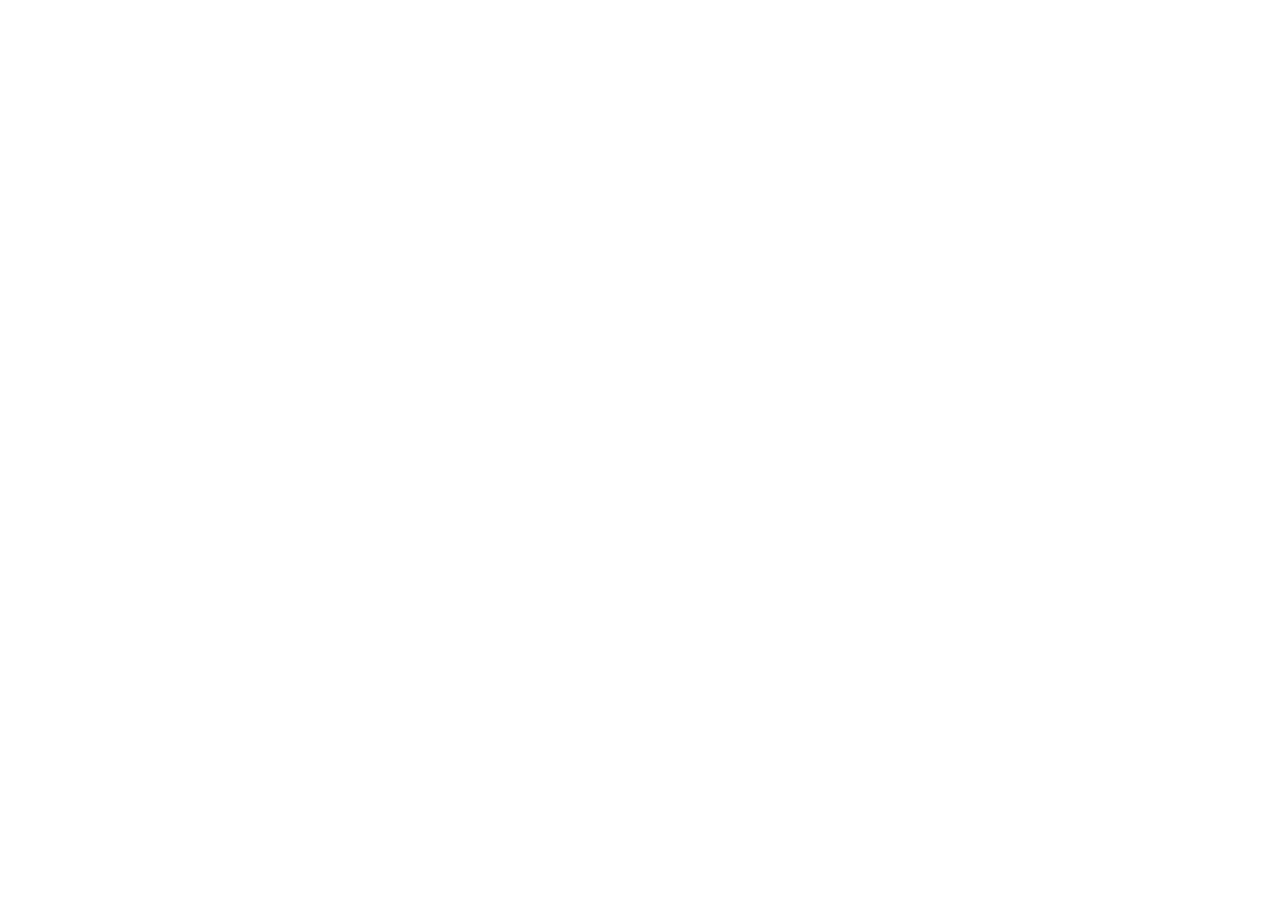
==== commit 1c53d3ff: "Forward to disconfirming-but-convincing/fr1 The study moved into the consolidated repository. The ol" ====
--- a/index.html
+++ b/index.html
@@ -1,1776 +1,5 @@
-<!DOCTYPE html>
-<html lang="en">
-<head>
-<meta charset="utf-8">
-<meta name="viewport" content="width=device-width, initial-scale=1, viewport-fit=cover">
-<meta name="robots" content="noindex, nofollow">
-<title>Consumer Opinion Study</title>
-<style>
-/* =====================================================================
-   Disconfirming but Convincing — Facial Roller Study
-   ===================================================================== */
-
-:root{
-  --ink:            #14161a;
-  --ink-2:          #3d434e;
-  --ink-3:          #6b7280;
-  --ink-4:          #9aa1ad;
-  --rule:           #e3e5ea;
-  --rule-soft:      #eef0f3;
-  --paper:          #ffffff;
-  --canvas:         #f6f6f4;
-  --panel:          #fbfbfa;
-  --accent:         #1f3d5c;
-  --accent-soft:    #eaeff4;
-  --accent-line:    #b9c7d6;
-  --focus:          #2f6feb;
-
-  --serif: "Iowan Old Style", "Charter", Georgia, "Times New Roman", serif;
-  --sans:  -apple-system, BlinkMacSystemFont, "Segoe UI", Inter, Roboto,
-           "Helvetica Neue", Arial, sans-serif;
-
-  --measure-max: 620px;
-  --ease: cubic-bezier(.22,.61,.36,1);
-}
-
-*,*::before,*::after{ box-sizing:border-box; }
-
-html,body{ height:100%; }
-body{
-  margin:0;
-  font-family:var(--sans);
-  color:var(--ink);
-  background:var(--canvas);
-  -webkit-font-smoothing:antialiased;
-  text-rendering:optimizeLegibility;
-}
-
-/* =====================  App shell  ================================== */
-/* Fixed-viewport shell: the app never scrolls as a whole. Each screen
-   scrolls inside itself, so the stimulus pane and the measure pane keep
-   their own independent scroll positions in the split view. */
-#app{
-  height:100vh; height:100dvh; overflow:hidden;
-  display:flex; flex-direction:column;
-}
-
-.screen{ display:none; flex:1; min-height:0; }
-.screen.is-active{ display:flex; flex-direction:column; }
-
-/* Centred single-column screens (consent, article, demographics, done) */
-.centered{
-  flex:1; display:flex; align-items:flex-start; justify-content:center;
-  padding:clamp(28px,6vh,72px) 24px 96px;
-  overflow-y:auto;
-}
-.centered > .sheet{
-  width:100%; max-width:var(--measure-max);
-  background:var(--paper);
-  border:1px solid var(--rule);
-  border-radius:14px;
-  padding:clamp(28px,4vw,44px);
-  box-shadow:0 1px 2px rgba(20,22,26,.04), 0 12px 32px -18px rgba(20,22,26,.18);
-  animation:rise .45s var(--ease) both;
-}
-.centered > .sheet.wide{ max-width:760px; }
-
-@keyframes rise{ from{ opacity:0; transform:translateY(10px);} to{ opacity:1; transform:none; } }
-
-/* =====================  Typography  ================================= */
-h1,h2,h3{ margin:0; font-weight:600; letter-spacing:-.012em; }
-h1{ font-size:clamp(22px,2.4vw,27px); line-height:1.25; }
-h2{ font-size:19px; line-height:1.35; }
-p{ margin:0 0 1em; line-height:1.65; color:var(--ink-2); }
-p:last-child{ margin-bottom:0; }
-strong{ font-weight:650; color:var(--ink); }
-
-.eyebrow{
-  font-size:11px; font-weight:650; letter-spacing:.11em; text-transform:uppercase;
-  color:var(--ink-4); margin:0 0 10px;
-}
-
-.lede{ font-size:15.5px; color:var(--ink-2); }
-.fineprint{ font-size:13px; line-height:1.6; color:var(--ink-3); }
-
-/* =====================  Buttons  ==================================== */
-.btn{
-  appearance:none; border:1px solid transparent; cursor:pointer;
-  font-family:inherit; font-size:15px; font-weight:550; letter-spacing:-.005em;
-  padding:13px 26px; border-radius:9px;
-  background:var(--accent); color:#fff;
-  transition:background .16s var(--ease), transform .12s var(--ease), opacity .16s;
-}
-.btn:hover:not(:disabled){ background:#152c43; }
-.btn:active:not(:disabled){ transform:translateY(1px); }
-.btn:disabled{ background:#d7dae0; color:#9aa1ad; cursor:not-allowed; }
-.btn.ghost{
-  background:transparent; color:var(--ink-3); border-color:var(--rule);
-}
-.btn.ghost:hover:not(:disabled){ background:var(--rule-soft); color:var(--ink-2); }
-.btn:focus-visible{ outline:2px solid var(--focus); outline-offset:2px; }
-
-.btn-row{ display:flex; align-items:center; gap:12px; margin-top:28px; }
-.btn-row.end{ justify-content:flex-end; }
-
-/* =====================  SPLIT LAYOUT  ==============================
-   Stimulus pinned to the left half, measures on the right half.       */
-.split{
-  flex:1; min-height:0;
-  display:grid;
-  grid-template-columns:1fr 1fr;
-}
-
-.pane-stimulus{
-  min-height:0; overflow-y:auto;
-  background:var(--panel);
-  border-right:1px solid var(--rule);
-  padding:clamp(28px,4vh,56px) clamp(24px,3.4vw,52px) 72px;
-  display:flex; justify-content:flex-end;
-}
-.pane-stimulus > .article{ width:100%; max-width:520px; }
-
-.pane-measure{
-  min-height:0; overflow-y:auto;
-  background:var(--canvas);
-  padding:clamp(28px,4vh,56px) clamp(24px,3.4vw,52px) 72px;
-  display:flex; justify-content:flex-start;
-}
-.pane-measure > .measure-inner{ width:100%; max-width:520px; }
-
-/* Stimulus hidden (comprehension check) */
-.pane-stimulus.is-veiled > .article{ display:none; }
-.veil{
-  display:none; margin:auto; text-align:center; max-width:270px;
-  color:var(--ink-4); font-size:13.5px; line-height:1.6;
-}
-.pane-stimulus.is-veiled{ align-items:center; justify-content:center; }
-.pane-stimulus.is-veiled .veil{ display:block; }
-.veil svg{ display:block; margin:0 auto 14px; opacity:.5; }
-
-/* =====================  THE ARTICLE  ================================ */
-.article{ animation:rise .5s var(--ease) both; }
-
-.masthead{
-  display:flex; align-items:baseline; gap:10px;
-  padding-bottom:12px; margin-bottom:26px;
-  border-bottom:1.5px solid var(--ink);
-}
-.masthead .brand{
-  font-family:var(--serif); font-size:19px; font-weight:600;
-  letter-spacing:.01em; color:var(--ink);
-}
-.masthead .section{
-  font-size:10.5px; font-weight:650; letter-spacing:.13em; text-transform:uppercase;
-  color:var(--ink-4);
-}
-
-.article-headline{
-  font-family:var(--serif); font-weight:600;
-  font-size:clamp(25px,2.7vw,31px); line-height:1.2; letter-spacing:-.015em;
-  margin:0 0 14px; color:var(--ink);
-}
-.article-standfirst{
-  font-family:var(--serif); font-size:16.5px; line-height:1.55;
-  color:var(--ink-3); margin:0 0 24px; font-style:italic;
-}
-.article-body p{
-  font-family:var(--serif); font-size:16px; line-height:1.72; color:var(--ink-2);
-  margin:0 0 1.05em;
-}
-
-/* The manufacturer's claim — set as a pull quote */
-.claim-block{
-  margin:26px 0; padding:20px 24px;
-  background:var(--paper);
-  border:1px solid var(--rule);
-  border-left:3px solid var(--ink);
-  border-radius:0 8px 8px 0;
-}
-.claim-block .claim-label{
-  font-size:10.5px; font-weight:650; letter-spacing:.13em; text-transform:uppercase;
-  color:var(--ink-4); margin-bottom:8px;
-}
-.claim-block .claim-text{
-  font-family:var(--serif); font-size:20px; line-height:1.35; font-weight:600;
-  color:var(--ink); letter-spacing:-.01em;
-}
-
-/* =====================  VERDICT CARDS  =============================
-   Both verdicts share an IDENTICAL visual treatment. Only the wording
-   differs, so no colour cue is confounded with the manipulation.      */
-.verdicts{ margin-top:32px; }
-
-.verdicts-label{
-  font-size:10.5px; font-weight:650; letter-spacing:.13em; text-transform:uppercase;
-  color:var(--ink-4);
-  display:flex; align-items:center; gap:12px; margin-bottom:16px;
-}
-.verdicts-label::after{
-  content:""; flex:1; height:1px; background:var(--rule);
-}
-
-.verdict-card{
-  position:relative;
-  background:var(--paper);
-  border:1px solid var(--accent-line);
-  border-radius:11px;
-  padding:22px 24px 24px;
-  margin-bottom:14px;
-  box-shadow:0 1px 2px rgba(31,61,92,.05), 0 10px 26px -20px rgba(31,61,92,.35);
-  animation:rise .55s var(--ease) both;
-}
-.verdict-card:last-child{ margin-bottom:0; }
-.verdict-card:nth-child(3){ animation-delay:.09s; }
-
-/* hairline accent along the top edge */
-.verdict-card::before{
-  content:""; position:absolute; top:-1px; left:22px; right:22px; height:2px;
-  background:var(--accent); border-radius:2px;
-}
-
-/* Source block: descriptor above, masthead below. Stacking keeps every
-   card identical in height regardless of how long the title is. */
-.verdict-source{
-  padding-bottom:13px; margin-bottom:15px;
-  border-bottom:1px solid var(--rule-soft);
-}
-.verdict-source .tag{
-  display:block;
-  font-size:9.5px; font-weight:650; letter-spacing:.12em; text-transform:uppercase;
-  color:var(--ink-4); margin-bottom:5px;
-}
-.verdict-source .name{
-  display:block;
-  font-family:var(--serif); font-size:17px; font-weight:600;
-  color:var(--ink); letter-spacing:.005em; line-height:1.25;
-}
-
-.verdict-eyebrow{
-  font-size:10.5px; font-weight:650; letter-spacing:.13em; text-transform:uppercase;
-  color:var(--accent); margin-bottom:7px;
-}
-.verdict-headline{
-  font-family:var(--serif); font-size:19.5px; line-height:1.3; font-weight:600;
-  letter-spacing:-.012em; color:var(--ink); margin:0 0 11px;
-}
-.verdict-body{
-  font-size:14.5px; line-height:1.65; color:var(--ink-2); margin:0;
-}
-
-/* =====================  MEASURES  =================================== */
-.measure{ animation:rise .38s var(--ease) both; }
-
-.progress{
-  display:flex; align-items:center; gap:12px; margin-bottom:26px;
-}
-.progress-track{
-  flex:1; height:3px; background:var(--rule); border-radius:3px; overflow:hidden;
-}
-.progress-fill{
-  height:100%; background:var(--accent); border-radius:3px; width:0;
-  transition:width .45s var(--ease);
-}
-.progress-count{
-  font-size:11.5px; font-weight:550; color:var(--ink-4); letter-spacing:.03em;
-  font-variant-numeric:tabular-nums; white-space:nowrap;
-}
-
-.measure-prompt{
-  font-size:19px; line-height:1.4; font-weight:550; letter-spacing:-.012em;
-  color:var(--ink); margin:0 0 8px;
-}
-.measure-help{ font-size:13px; line-height:1.55; color:var(--ink-4); margin:0 0 26px; }
-
-/* ---------- 0-100 slider ---------- */
-.slider-wrap{ padding:6px 0 4px; }
-.slider-value{
-  text-align:center; margin-bottom:18px; height:42px;
-  display:flex; align-items:center; justify-content:center;
-}
-.slider-value .num{
-  font-size:33px; font-weight:600; letter-spacing:-.02em; color:var(--accent);
-  font-variant-numeric:tabular-nums;
-}
-.slider-value .pct{ font-size:18px; font-weight:550; color:var(--accent-line); margin-left:2px; }
-.slider-value .placeholder{ font-size:13.5px; color:var(--ink-4); }
-
-.track-outer{ position:relative; padding:14px 0; cursor:pointer; }
-.track{
-  position:relative; height:5px; background:var(--rule); border-radius:5px;
-}
-.track-fill{
-  position:absolute; inset:0 auto 0 0; width:0;
-  background:var(--accent); border-radius:5px; opacity:0;
-  transition:opacity .2s;
-}
-.track-ticks{ position:absolute; inset:0; pointer-events:none; }
-.track-ticks span{
-  position:absolute; top:50%; width:1px; height:9px; margin-top:-4.5px;
-  background:var(--rule); transform:translateX(-50%);
-}
-.thumb{
-  position:absolute; top:50%; left:0; width:22px; height:22px; margin:-11px 0 0 -11px;
-  background:#fff; border:2px solid var(--accent); border-radius:50%;
-  box-shadow:0 2px 8px rgba(31,61,92,.22);
-  opacity:0; transform:scale(.6); pointer-events:none;
-  transition:opacity .18s var(--ease), transform .18s var(--ease);
-}
-.is-engaged .thumb{ opacity:1; transform:scale(1); }
-.is-engaged .track-fill{ opacity:1; }
-.track-outer:focus-visible{ outline:2px solid var(--focus); outline-offset:6px; border-radius:6px; }
-
-.track-labels{
-  display:flex; justify-content:space-between; gap:16px; margin-top:14px;
-}
-.track-labels span{ font-size:12.5px; color:var(--ink-3); line-height:1.4; max-width:44%; }
-.track-labels span:last-child{ text-align:right; }
-
-/* ---------- bipolar slider (mixed cell) ---------- */
-.bipolar .track-ticks span.center{ height:15px; margin-top:-7.5px; background:var(--ink-4); }
-.bipolar .track-fill{
-  background:var(--accent); border-radius:5px;
-}
-.bipolar-labels{
-  display:grid; grid-template-columns:1fr auto 1fr; gap:14px; margin-top:16px;
-  align-items:start;
-}
-.bipolar-labels .side{
-  font-size:12.5px; line-height:1.45; color:var(--ink-2);
-}
-.bipolar-labels .side .who{ display:block; font-weight:600; color:var(--ink); margin-bottom:2px; }
-.bipolar-labels .side.right{ text-align:right; }
-.bipolar-labels .mid{
-  font-size:11.5px; line-height:1.35; color:var(--ink-4); text-align:center;
-  padding-top:1px;
-}
-.bipolar-readout{
-  text-align:center; height:42px; display:flex; align-items:center; justify-content:center;
-  font-size:13.5px; color:var(--ink-3); margin-bottom:16px; line-height:1.45;
-}
-.bipolar-readout strong{ color:var(--accent); font-weight:600; }
-
-/* ---------- semantic differential ---------- */
-.semdiff-scale{
-  display:grid; grid-template-columns:minmax(76px,1fr) auto minmax(76px,1fr);
-  gap:10px; align-items:center;
-  padding:0 0 12px; margin-bottom:4px;
-}
-.semdiff-row{
-  display:grid; grid-template-columns:minmax(76px,1fr) auto minmax(76px,1fr);
-  gap:10px; align-items:center;
-  padding:11px 0; border-top:1px solid var(--rule-soft);
-}
-.semdiff-row:first-of-type{ border-top:1px solid var(--rule); }
-.semdiff-row .anchor{ font-size:13px; line-height:1.35; color:var(--ink-2); }
-.semdiff-row .anchor.right{ text-align:right; }
-
-.opt-row{ display:flex; gap:6px; }
-.opt{
-  position:relative; width:31px; height:31px; flex:0 0 auto;
-  display:flex; align-items:center; justify-content:center;
-}
-.opt input{
-  position:absolute; inset:0; opacity:0; margin:0; cursor:pointer; z-index:2;
-}
-.opt .dot{
-  width:100%; height:100%; border-radius:50%;
-  border:1.5px solid var(--rule); background:var(--paper);
-  transition:border-color .15s, background .15s, transform .15s var(--ease);
-}
-.opt:hover .dot{ border-color:var(--accent-line); }
-.opt input:checked + .dot{
-  border-color:var(--accent); background:var(--accent);
-  box-shadow:inset 0 0 0 3.5px var(--paper);
-  transform:scale(1.06);
-}
-.opt input:focus-visible + .dot{ outline:2px solid var(--focus); outline-offset:2px; }
-
-.scale-numbers{ display:flex; gap:6px; }
-.scale-numbers span{
-  width:31px; text-align:center; font-size:11px; color:var(--ink-4);
-  font-variant-numeric:tabular-nums;
-}
-
-/* ---------- likert rows (stacked statement + scale) ---------- */
-.likert-item{ padding:18px 0; border-top:1px solid var(--rule-soft); }
-.likert-item:first-of-type{ border-top:1px solid var(--rule); }
-.likert-item .statement{
-  font-size:14.5px; line-height:1.5; color:var(--ink); margin-bottom:14px;
-}
-.likert-scale{ display:flex; gap:6px; align-items:flex-start; }
-.likert-opt{
-  flex:1; min-width:0; display:flex; flex-direction:column;
-  align-items:center; gap:6px; cursor:pointer;
-}
-.likert-opt .dot{
-  width:29px; height:29px; border-radius:50%;
-  border:1.5px solid var(--rule); background:var(--paper);
-  transition:border-color .15s, background .15s, transform .15s var(--ease);
-}
-.likert-opt:hover .dot{ border-color:var(--accent-line); }
-.likert-opt input{ position:absolute; opacity:0; pointer-events:none; }
-.likert-opt input:checked + .dot{
-  border-color:var(--accent); background:var(--accent);
-  box-shadow:inset 0 0 0 3.5px var(--paper); transform:scale(1.06);
-}
-.likert-opt input:focus-visible + .dot{ outline:2px solid var(--focus); outline-offset:2px; }
-.likert-opt .lab{
-  font-size:10.5px; line-height:1.25; color:var(--ink-4); text-align:center;
-  min-height:1.25em;
-}
-
-/* ---------- single choice ---------- */
-.choice-list{ display:flex; flex-direction:column; gap:10px; }
-.choice{
-  display:flex; align-items:flex-start; gap:13px; cursor:pointer;
-  padding:15px 17px; border:1px solid var(--rule); border-radius:10px;
-  background:var(--paper); transition:border-color .15s, background .15s, box-shadow .15s;
-}
-.choice:hover{ border-color:var(--accent-line); }
-.choice input{ position:absolute; opacity:0; pointer-events:none; }
-.choice .radio{
-  flex:0 0 auto; width:19px; height:19px; margin-top:1px; border-radius:50%;
-  border:1.5px solid var(--rule); background:var(--paper);
-  transition:border-color .15s, background .15s;
-}
-.choice input:checked ~ .radio{
-  border-color:var(--accent); background:var(--accent);
-  box-shadow:inset 0 0 0 3.5px var(--paper);
-}
-.choice:has(input:checked){
-  border-color:var(--accent); background:var(--accent-soft);
-}
-.choice input:focus-visible ~ .radio{ outline:2px solid var(--focus); outline-offset:2px; }
-.choice .text{ font-size:14.5px; line-height:1.5; color:var(--ink); }
-
-/* ---------- textarea / inputs ---------- */
-textarea, input[type="number"], input[type="text"], select{
-  width:100%; font-family:inherit; font-size:15px; color:var(--ink);
-  padding:12px 14px; border:1px solid var(--rule); border-radius:9px;
-  background:var(--paper); transition:border-color .15s, box-shadow .15s;
-}
-textarea{ min-height:110px; resize:vertical; line-height:1.6; }
-textarea:focus, input:focus, select:focus{
-  outline:none; border-color:var(--accent); box-shadow:0 0 0 3px var(--accent-soft);
-}
-input[type="number"]{ max-width:150px; }
-select{ appearance:none; background-image:
-  url("data:image/svg+xml,%3Csvg xmlns='http://www.w3.org/2000/svg' width='12' height='8'%3E%3Cpath d='M1 1l5 5 5-5' stroke='%236b7280' stroke-width='1.6' fill='none' stroke-linecap='round'/%3E%3C/svg%3E");
-  background-repeat:no-repeat; background-position:right 14px center; padding-right:38px; }
-
-/* =====================  Consent  ==================================== */
-.consent-list{ margin:0 0 4px; padding:0; list-style:none; }
-.consent-list li{
-  position:relative; padding:0 0 12px 22px;
-  font-size:14.5px; line-height:1.6; color:var(--ink-2);
-}
-.consent-list li::before{
-  content:""; position:absolute; left:3px; top:9px;
-  width:5px; height:5px; border-radius:50%; background:var(--accent-line);
-}
-.divider{ height:1px; background:var(--rule); margin:26px 0; }
-
-.agree{
-  display:flex; align-items:flex-start; gap:13px; cursor:pointer;
-  padding:16px 18px; border:1px solid var(--rule); border-radius:10px;
-  background:var(--paper); transition:border-color .15s, background .15s;
-}
-.agree:hover{ border-color:var(--accent-line); }
-.agree:has(input:checked){ border-color:var(--accent); background:var(--accent-soft); }
-.agree input{ position:absolute; opacity:0; pointer-events:none; }
-.agree .box{
-  flex:0 0 auto; width:20px; height:20px; margin-top:1px; border-radius:5px;
-  border:1.5px solid var(--rule); background:var(--paper);
-  display:flex; align-items:center; justify-content:center;
-  transition:border-color .15s, background .15s;
-}
-.agree .box svg{ opacity:0; transition:opacity .15s; }
-.agree input:checked ~ .box{ border-color:var(--accent); background:var(--accent); }
-.agree input:checked ~ .box svg{ opacity:1; }
-.agree input:focus-visible ~ .box{ outline:2px solid var(--focus); outline-offset:2px; }
-.agree .text{ font-size:14.5px; line-height:1.5; color:var(--ink); font-weight:500; }
-
-/* =====================  Demographics  =============================== */
-.demo-item{ padding:22px 0; border-top:1px solid var(--rule-soft); }
-.demo-item:first-of-type{ border-top:none; padding-top:6px; }
-.demo-label{ font-size:15px; line-height:1.5; color:var(--ink); font-weight:500; margin-bottom:14px; }
-.demo-radios{ display:flex; flex-direction:column; gap:8px; }
-.demo-radios .choice{ padding:12px 15px; }
-.demo-radios .choice .text{ font-size:14px; }
-.input-row{ display:flex; align-items:center; gap:10px; }
-.input-row .suffix{ font-size:14px; color:var(--ink-3); }
-
-/* =====================  Completion  ================================= */
-.done-mark{
-  width:46px; height:46px; border-radius:50%; background:var(--accent-soft);
-  display:flex; align-items:center; justify-content:center; margin-bottom:22px;
-}
-.code-box{
-  margin-top:20px; padding:18px 20px; border:1px dashed var(--accent-line);
-  border-radius:10px; background:var(--accent-soft); text-align:center;
-}
-.code-box .label{
-  font-size:11px; font-weight:650; letter-spacing:.11em; text-transform:uppercase;
-  color:var(--ink-3); margin-bottom:7px;
-}
-.code-box .code{
-  font-size:21px; font-weight:600; letter-spacing:.05em; color:var(--accent);
-  font-family:ui-monospace, SFMono-Regular, Menlo, monospace;
-}
-
-/* =====================  Misc  ======================================= */
-.err{
-  font-size:13.5px; color:#a3312a; margin-top:14px; line-height:1.5;
-  display:none;
-}
-.err.show{ display:block; }
-.saving{ font-size:12.5px; color:var(--ink-4); margin-top:14px; }
-
-/* =====================  Responsive  =================================
-   Below 900px the split stacks: the article sits on top in a scrollable
-   band, the measure sits beneath it. The requested left/right split is
-   preserved wherever the viewport can carry it.                        */
-@media (max-width:900px){
-  .split{ grid-template-columns:1fr; grid-template-rows:minmax(180px,38vh) 1fr; }
-  .pane-stimulus{
-    border-right:none; border-bottom:1px solid var(--rule);
-    padding:24px 20px 28px; justify-content:center;
-  }
-  .pane-measure{ padding:26px 20px 80px; justify-content:center; }
-  .pane-stimulus > .article, .pane-measure > .measure-inner{ max-width:560px; }
-  .article-headline{ font-size:22px; }
-  .measure-prompt{ font-size:17.5px; }
-  .semdiff-row, .semdiff-scale{ grid-template-columns:minmax(60px,1fr) auto minmax(60px,1fr); gap:8px; }
-  .opt{ width:28px; height:28px; }
-  .scale-numbers span{ width:28px; }
-  .bipolar-labels{ gap:10px; }
-}
-
-@media (max-width:560px){
-  .semdiff-row{
-    grid-template-columns:1fr; gap:8px; justify-items:center; text-align:center;
-  }
-  .semdiff-row .anchor.right{ text-align:center; }
-  .semdiff-scale{ display:none; }
-  .opt{ width:34px; height:34px; }
-}
-
-@media (prefers-reduced-motion:reduce){
-  *,*::before,*::after{ animation-duration:.01ms !important; transition-duration:.01ms !important; }
-}
-
-</style>
-</head>
-<body>
-<div id="app">
-
-  <!-- ================= 1. CONSENT ================= -->
-  <section id="screen-consent" class="screen is-active">
-    <div class="centered">
-      <div class="sheet">
-        <div class="eyebrow">Research study</div>
-        <h1>Before you begin</h1>
-        <p class="lede" style="margin-top:14px">
-          You are invited to take part in a short research study about how people
-          evaluate everyday consumer products. Please read this page before deciding
-          whether to take part.
-        </p>
-
-        <div class="divider"></div>
-
-        <ul class="consent-list">
-          <li><strong>What you will do.</strong> You will read a short article about a
-              consumer product and answer a series of questions about it. The study takes
-              about 4&ndash;6 minutes.</li>
-          <li><strong>Voluntary participation.</strong> Taking part is entirely voluntary.
-              You may stop at any time by closing this window, without giving a reason and
-              without penalty.</li>
-          <li><strong>Anonymity.</strong> Your responses are anonymous. We do not collect
-              your name, email address, or any other directly identifying information.</li>
-          <li><strong>Use of the data.</strong> Responses are stored securely and analysed
-              only in aggregate for academic research purposes.</li>
-          <li><strong>Risks and benefits.</strong> There are no anticipated risks beyond
-              those of ordinary daily life. There is no direct benefit to you other than
-              any compensation stated in the recruitment advertisement.</li>
-          <li><strong>Questions.</strong> If you have questions about this study, you may
-              contact the research team using the details provided where you found this
-              study.</li>
-        </ul>
-
-        <div class="divider"></div>
-
-        <label class="agree">
-          <input type="checkbox" id="consent-agree">
-          <span class="box">
-            <svg width="12" height="9" viewBox="0 0 12 9" fill="none">
-              <path d="M1 4.2L4.3 7.5L11 1" stroke="#fff" stroke-width="2"
-                    stroke-linecap="round" stroke-linejoin="round"/>
-            </svg>
-          </span>
-          <span class="text">
-            I am 18 or older, I have read the information above, and I agree to take part.
-          </span>
-        </label>
-
-        <div class="btn-row">
-          <button class="btn" id="consent-btn" disabled>I agree — begin the study</button>
-        </div>
-        <div class="err" id="consent-err"></div>
-      </div>
-    </div>
-  </section>
-
-  <!-- ================= 2. ARTICLE ================= -->
-  <section id="screen-article" class="screen">
-    <div class="centered">
-      <div class="sheet wide">
-        <div class="eyebrow">Please read the following</div>
-        <div id="article-full" class="article" style="margin-top:18px"></div>
-        <div class="btn-row">
-          <button class="btn" id="article-btn" disabled>Continue to the questions</button>
-        </div>
-        <p class="fineprint" style="margin-top:14px">
-          The article stays visible on the left while you answer, so you can refer back to it.
-        </p>
-      </div>
-    </div>
-  </section>
-
-  <!-- ================= 3. MEASURES (split view) ================= -->
-  <section id="screen-measures" class="screen">
-    <div class="split">
-      <div class="pane-stimulus" id="stimulus-pane">
-        <div id="article-split" class="article"></div>
-        <div class="veil">
-          <svg width="26" height="26" viewBox="0 0 24 24" fill="none" stroke="currentColor"
-               stroke-width="1.6" stroke-linecap="round" stroke-linejoin="round">
-            <path d="M17.94 17.94A10.07 10.07 0 0 1 12 20c-7 0-11-8-11-8a18.45 18.45 0 0 1 5.06-5.94M9.9 4.24A9.12 9.12 0 0 1 12 4c7 0 11 8 11 8a18.5 18.5 0 0 1-2.16 3.19m-6.72-1.07a3 3 0 1 1-4.24-4.24"/>
-            <line x1="1" y1="1" x2="23" y2="23"/>
-          </svg>
-          The article is hidden for this question.<br>Please answer from memory.
-        </div>
-      </div>
-      <div class="pane-measure" id="measure-pane"></div>
-    </div>
-  </section>
-
-  <!-- ================= 4. DEMOGRAPHICS ================= -->
-  <section id="screen-demographics" class="screen">
-    <div class="centered">
-      <div class="sheet">
-        <div class="progress">
-          <div class="progress-track"><div class="progress-fill" id="demo-progress"></div></div>
-          <div class="progress-count" id="demo-count"></div>
-        </div>
-        <div class="eyebrow">Finally</div>
-        <h1>A few questions about you</h1>
-        <p class="measure-help" style="margin-top:10px">
-          These help us describe the sample. They are not linked to your identity.
-        </p>
-        <div id="demo-body"></div>
-        <div class="btn-row">
-          <button class="btn" id="demo-btn" disabled>Submit and finish</button>
-        </div>
-        <div class="err" id="demo-err"></div>
-      </div>
-    </div>
-  </section>
-
-  <!-- ================= 5. DONE ================= -->
-  <section id="screen-done" class="screen">
-    <div class="centered">
-      <div class="sheet">
-        <div class="done-mark">
-          <svg width="21" height="16" viewBox="0 0 21 16" fill="none">
-            <path d="M2 8.2L7.4 13.6L19 2" stroke="#1f3d5c" stroke-width="2.4"
-                  stroke-linecap="round" stroke-linejoin="round"/>
-          </svg>
-        </div>
-        <h1>Thank you — your responses have been recorded.</h1>
-        <p class="lede" style="margin-top:14px">
-          That is the end of the study. We appreciate the time you gave it.
-        </p>
-
-        <div class="divider"></div>
-
-        <p class="fineprint">
-          <strong>A note on what you read.</strong> The article and the product evaluations
-          in this study were written for research purposes and do not describe real published
-          testing. The magazines named in it are fictional. Nothing in this study should be
-          taken as advice about whether any skincare product works.
-        </p>
-
-        <div class="code-box">
-          <div class="label">Your completion code</div>
-          <div class="code" id="done-code"></div>
-        </div>
-      </div>
-    </div>
-  </section>
-
-</div>
-
-<script>
-/* =====================================================================
-   Disconfirming but Convincing — Facial Roller Study (4 cells)
-   Configuration: endpoints, stimulus copy, and measures.
-   Everything a researcher would want to edit lives in this file.
-   ===================================================================== */
-
-const CONFIG = {
-  studyId: "fr1",
-  supabaseUrl: "https://uwrgeizwyybwtzwztrln.supabase.co",
-  supabaseKey: "sb_publishable_L7a-Ve4_pt-A3MkqNpaMqg_bU5wMoxd",
-
-  /* Seconds the article must be on screen before "Continue" unlocks. */
-  minReadSeconds: 7,
-
-  /* Shown on the completion screen. Replace with your Prolific/CloudResearch
-     completion URL to redirect automatically; leave null to just show a code. */
-  completionUrl: null,
-  completionCode: "DBC-FR-2026"
-};
-
-/* ---------------------------------------------------------------------
-   STIMULUS
-   The introduction is IDENTICAL in all four conditions. Conditions differ
-   only by which verdict card(s) appear beneath it.
-   Both verdict cards use identical visual treatment — the only difference
-   between them is the wording — so that no colour/valence cue is confounded
-   with the manipulation.
-   --------------------------------------------------------------------- */
-const STIMULUS = {
-  kicker: "Skincare",
-  headline: "Do facial rollers really de-puff your face?",
-  standfirst:
-    "They are on every beauty shelf and in every morning routine. We looked at what they promise.",
-
-  body: [
-    "Facial rollers — the small handheld tools with a smooth stone or metal head that you glide across your cheeks, jaw, and under your eyes — have become one of the most widely sold items in skincare. They are sold in most drugstores and beauty retailers, typically for between $15 and $60.",
-    "Manufacturers market them for a range of benefits, but the claim that appears most often on the packaging and in the advertising is this one:"
-  ],
-
-  claim: "Reduces facial puffiness.",
-
-  bodyAfterClaim: [
-    "The reasoning offered by manufacturers is that rolling the tool across the face moves excess fluid out of the tissue beneath the skin, so the face looks less swollen — particularly around the eyes and along the jawline first thing in the morning."
-  ],
-
-  /* The two magazines. Fictional, so that no real publication is depicted
-     as having reached a verdict it never reached. Both are described
-     identically, so source authority is held constant across conditions
-     and across the two sources in the mixed cell. */
-  sourceNames: ["Wellbeing Monthly", "The Health Review"],
-  sourceTag: "Established health &amp; lifestyle magazine",
-
-  verdict: {
-    confirming: {
-      eyebrow: "Our verdict",
-      headline: "The claim holds up.",
-      body:
-        "Our editorial team put facial rollers through our standard product evaluation. Based on what we measured, facial rollers <strong>did</strong> produce a meaningful reduction in facial puffiness. We conclude that the manufacturers’ claim <strong>is supported</strong>."
-    },
-    disconfirming: {
-      eyebrow: "Our verdict",
-      headline: "The claim does not hold up.",
-      body:
-        "Our editorial team put facial rollers through our standard product evaluation. Based on what we measured, facial rollers <strong>did not</strong> produce a meaningful reduction in facial puffiness. We conclude that the manufacturers’ claim <strong>is not supported</strong>."
-    }
-  },
-
-  sectionLabelSingle: "Independent product test",
-  sectionLabelMixed: "Independent product tests"
-};
-
-</script>
-
-<script>
-/* =====================================================================
-   MEASURES
-   Rendered one at a time in the right-hand panel.
-   `when` controls which conditions a measure is shown in.
-   ===================================================================== */
-
-const ALL   = ["control", "confirming", "disconfirming", "mixed"];
-const VERDICT_CELLS = ["confirming", "disconfirming"];
-
-const MEASURES = [
-
-  /* ---------- PRIMARY DV: belief in the claim (0-100) ----------------
-     Anchored to the claim itself, not to the article, so it is
-     comparable across all four cells including control.
-     Retains the 0-100 slider used in the manuscript for continuity. */
-  {
-    id: "likelihood",
-    when: ALL,
-    type: "slider100",
-    eyebrow: "Question 1",
-    prompt: "How likely is it that facial rollers actually reduce facial puffiness?",
-    help: "Drag the slider, or click anywhere on the line, to answer.",
-    leftLabel: "Very unlikely",
-    rightLabel: "Very likely",
-    field: "dv_likelihood"
-  },
-
-  /* ---------- Claim belief index (4 items, 7-pt) --------------------
-     Semantic differential adapted from Beltramini's (1982) believability
-     scale, re-anchored from the advertisement to the claim itself. */
-  {
-    id: "belief",
-    when: ALL,
-    type: "semdiff",
-    eyebrow: "Question 2",
-    prompt: "The claim that facial rollers reduce facial puffiness is…",
-    help: "Select one box on each row.",
-    items: [
-      { field: "belief_believable", left: "Unbelievable",   right: "Believable" },
-      { field: "belief_credible",   left: "Not credible",   right: "Credible" },
-      { field: "belief_convincing", left: "Not convincing", right: "Convincing" },
-      { field: "belief_true",       left: "Definitely false", right: "Definitely true" }
-    ]
-  },
-
-  /* ---------- Belief certainty (2 items, 7-pt) ----------------------
-     Tormala & Rucker (2018). Captures belief STRENGTH independently of
-     direction — the mixed cell is expected to lower certainty even where
-     it leaves the mean belief unchanged. */
-  {
-    id: "certainty",
-    when: ALL,
-    type: "likert",
-    eyebrow: "Question 3",
-    prompt: "Thinking about the judgment you just made…",
-    help: "Select one box on each row.",
-    scaleLabels: ["Not at all", "", "", "Moderately", "", "", "Extremely"],
-    items: [
-      { field: "certainty_certain",   text: "How <em>certain</em> are you about whether facial rollers reduce puffiness?" },
-      { field: "certainty_confident", text: "How <em>confident</em> are you that your judgment is correct?" }
-    ]
-  },
-
-  /* ---------- Perceived objectivity — single-verdict cells ----------
-     The manuscript's own four-item objectivity index. */
-  {
-    id: "objectivity",
-    when: VERDICT_CELLS,
-    type: "semdiff",
-    eyebrow: "Question 4",
-    prompt: "The evaluation carried out by {SOURCE} was…",
-    help: "Select one box on each row.",
-    items: [
-      { field: "obj_unbiased",    left: "Biased",          right: "Unbiased" },
-      { field: "obj_objective",   left: "Not objective",   right: "Objective" },
-      { field: "obj_independent", left: "Not independent", right: "Independent" },
-      { field: "obj_impartial",   left: "Not impartial",   right: "Impartial" }
-    ]
-  },
-
-  /* ---------- Perceived objectivity — mixed cell, source shown FIRST */
-  {
-    id: "objectivity_first",
-    when: ["mixed"],
-    type: "semdiff",
-    eyebrow: "Question 4",
-    prompt: "The evaluation carried out by {SOURCE_FIRST} was…",
-    help: "Select one box on each row.",
-    items: [
-      { field: "objf_unbiased",    left: "Biased",          right: "Unbiased" },
-      { field: "objf_objective",   left: "Not objective",   right: "Objective" },
-      { field: "objf_independent", left: "Not independent", right: "Independent" },
-      { field: "objf_impartial",   left: "Not impartial",   right: "Impartial" }
-    ]
-  },
-
-  /* ---------- Perceived objectivity — mixed cell, source shown SECOND */
-  {
-    id: "objectivity_second",
-    when: ["mixed"],
-    type: "semdiff",
-    eyebrow: "Question 5",
-    prompt: "The evaluation carried out by {SOURCE_SECOND} was…",
-    help: "Select one box on each row.",
-    items: [
-      { field: "objs_unbiased",    left: "Biased",          right: "Unbiased" },
-      { field: "objs_objective",   left: "Not objective",   right: "Objective" },
-      { field: "objs_independent", left: "Not independent", right: "Independent" },
-      { field: "objs_impartial",   left: "Not impartial",   right: "Impartial" }
-    ]
-  },
-
-  /* ---------- Mixed cell: which verdict was relied upon -------------
-     Bipolar. Displayed left = source shown first, right = source shown
-     second; recoded on submission so that + = the DISCONFIRMING source. */
-  {
-    id: "reliance",
-    when: ["mixed"],
-    type: "bipolar",
-    eyebrow: "Question 6",
-    prompt: "In forming your own judgment about whether facial rollers reduce puffiness, which conclusion did you rely on more?",
-    help: "Click anywhere on the line, including the middle.",
-    centerLabel: "I relied on<br>both equally",
-    field: "reliance_raw"
-  },
-
-  {
-    id: "rel_objectivity",
-    when: ["mixed"],
-    type: "bipolar",
-    eyebrow: "Question 7",
-    prompt: "Which of the two evaluations struck you as more <strong>objective</strong>?",
-    help: "Click anywhere on the line, including the middle.",
-    centerLabel: "Equally<br>objective",
-    field: "relobj_raw"
-  },
-
-  {
-    id: "rel_credibility",
-    when: ["mixed"],
-    type: "bipolar",
-    eyebrow: "Question 8",
-    prompt: "Which of the two evaluations did you find more <strong>credible</strong>?",
-    help: "Click anywhere on the line, including the middle.",
-    centerLabel: "Equally<br>credible",
-    field: "relcred_raw"
-  },
-
-  {
-    id: "reliance_open",
-    when: ["mixed"],
-    type: "textarea",
-    eyebrow: "Question 9",
-    prompt: "In a sentence or two, why did you weigh them that way?",
-    help: "There are no right answers — whatever went through your mind is useful.",
-    placeholder: "Type your answer here…",
-    optional: true,
-    field: "reliance_open"
-  },
-
-  /* ---------- Comprehension check ----------------------------------
-     The article is HIDDEN for this screen so the check is diagnostic
-     rather than a reading exercise. */
-  {
-    id: "mcheck",
-    when: ALL,
-    type: "choice",
-    hideStimulus: true,
-    eyebrow: "One last thing about the article",
-    prompt: "Thinking back to what you read, what conclusion — if any — was reported about the puffiness claim?",
-    help: "The article is hidden for this question. Please answer from memory.",
-    field: "mc_verdict",
-    options: [
-      { value: "confirmed",    text: "A magazine tested the claim and concluded that it <strong>is supported</strong>" },
-      { value: "disconfirmed", text: "A magazine tested the claim and concluded that it <strong>is not supported</strong>" },
-      { value: "mixed",        text: "Two magazines tested the claim and <strong>reached opposite conclusions</strong>" },
-      { value: "none",         text: "<strong>No test or conclusion</strong> was reported — only the claim itself" }
-    ]
-  }
-];
-
-/* Correct comprehension-check answer per condition. */
-const MC_KEY = {
-  control:       "none",
-  confirming:    "confirmed",
-  disconfirming: "disconfirmed",
-  mixed:         "mixed"
-};
-
-/* ---------- Demographics (shown without the stimulus) --------------- */
-const DEMOGRAPHICS = [
-  { field: "age", type: "number", label: "What is your age?", min: 18, max: 110, suffix: "years" },
-  {
-    field: "gender", type: "radio", label: "What is your gender?",
-    options: ["Woman", "Man", "Non-binary", "Prefer to self-describe", "Prefer not to say"],
-    selfDescribe: "Prefer to self-describe", selfField: "gender_self"
-  },
-  {
-    field: "education", type: "select", label: "What is the highest level of education you have completed?",
-    options: ["Less than high school", "High school / GED", "Some college, no degree",
-              "Associate degree", "Bachelor's degree", "Master's degree",
-              "Doctoral or professional degree", "Prefer not to say"]
-  },
-  {
-    field: "prior_use", type: "radio", label: "Have you ever used a facial roller?",
-    options: ["Never used one", "Tried one once or twice", "Use one occasionally", "Use one regularly"]
-  },
-  {
-    field: "familiarity", type: "scale7", label: "Before today, how familiar were you with facial rollers?",
-    left: "Not at all familiar", right: "Extremely familiar"
-  }
-];
-
-</script>
-
-<script>
-/* =====================================================================
-   Disconfirming but Convincing — Facial Roller Study
-   Flow: consent -> article -> measures (split view) -> demographics -> done
-   ===================================================================== */
-
-(function () {
-  "use strict";
-
-  /* ---------------- session state ---------------- */
-  const S = {
-    pid: null,          // participant id (Prolific PID when present)
-    pidSource: null,
-    isTest: false,
-    blurCount: 0,
-    startedAt: 0,
-    condition: null,
-    confirmFirst: null,
-    sourcePrimary: null,
-    sourceConfirm: null,
-    sourceDisconfirm: null,
-    sourceFirst: null,
-    sourceSecond: null,
-    answers: {},
-    timings: {},
-    queue: [],
-    idx: 0,
-    screenEnteredAt: 0
-  };
-
-  const $  = (s, r) => (r || document).querySelector(s);
-  const el = (tag, cls, html) => {
-    const n = document.createElement(tag);
-    if (cls) n.className = cls;
-    if (html != null) n.innerHTML = html;
-    return n;
-  };
-
-  /* ---------------- Supabase RPC ---------------- */
-  async function rpc(fn, body) {
-    if (PREVIEW) { console.log("[preview] skipped", fn, body); return { preview: true }; }
-    const res = await fetch(`${CONFIG.supabaseUrl}/rest/v1/rpc/${fn}`, {
-      method: "POST",
-      headers: {
-        "Content-Type": "application/json",
-        apikey: CONFIG.supabaseKey,
-        Authorization: `Bearer ${CONFIG.supabaseKey}`
-      },
-      body: JSON.stringify(body)
-    });
-    if (!res.ok) throw new Error(`${fn} failed: ${res.status} ${await res.text()}`);
-    const txt = await res.text();
-    return txt ? JSON.parse(txt) : null;
-  }
-
-  function makeUid() {
-    if (crypto.randomUUID) return crypto.randomUUID();
-    return "s-" + Date.now() + "-" + Math.random().toString(36).slice(2, 12);
-  }
-
-  /* ---------------- screen switching ---------------- */
-  function show(id) {
-    document.querySelectorAll(".screen").forEach(s => s.classList.remove("is-active"));
-    $("#" + id).classList.add("is-active");
-    window.scrollTo(0, 0);
-    const pane = $("#" + id + " .pane-measure");
-    if (pane) pane.scrollTop = 0;
-  }
-
-  /* =====================================================================
-     1. CONSENT
-     ===================================================================== */
-  function initConsent() {
-    const box  = $("#consent-agree");
-    const btn  = $("#consent-btn");
-    const err  = $("#consent-err");
-    box.addEventListener("change", () => { btn.disabled = !box.checked; });
-
-    btn.addEventListener("click", async () => {
-      btn.disabled = true;
-      btn.textContent = "Starting…";
-      err.classList.remove("show");
-      try {
-        await startSession();
-        renderArticle();
-        show("screen-article");
-        beginReadTimer();
-      } catch (e) {
-        console.error(e);
-        btn.disabled = false;
-        btn.textContent = "I agree — begin the study";
-        err.textContent = "We could not start the study. Please check your connection and try again.";
-        err.classList.add("show");
-      }
-    });
-  }
-
-  /* Preview mode: forces a condition and disables all database writes.
-     Only ever active on localhost / file:// — inert once deployed. */
-  const PREVIEW = (function () {
-    const host = location.hostname;
-    const local = host === "localhost" || host === "127.0.0.1" || location.protocol === "file:";
-    if (!local) return null;
-    const c = new URLSearchParams(location.search).get("preview");
-    return ["control", "confirming", "disconfirming", "mixed"].indexOf(c) !== -1 ? c : null;
-  })();
-
-  async function startSession() {
-    const q = new URLSearchParams(location.search);
-
-    /* participant id: Prolific PID when present, else a stable random id */
-    const prolific = q.get("PROLIFIC_PID") || q.get("participant_id") || "";
-    if (prolific) { S.pid = prolific; S.pidSource = "prolific"; }
-    else {
-      let anon = sessionStorage.getItem("fr1_pid");
-      if (!anon) { anon = "anon-" + makeUid(); sessionStorage.setItem("fr1_pid", anon); }
-      S.pid = anon; S.pidSource = "anonymous";
-    }
-    S.isTest = q.get("test") === "1";
-    S.startedAt = Date.now();
-
-    if (PREVIEW) {
-      S.condition = PREVIEW;
-      S.confirmFirst = q.get("swap") !== "1";
-      S.nameSwap = false;
-      applySources();
-      S.queue = MEASURES.filter(m => m.when.indexOf(S.condition) !== -1);
-      return;
-    }
-
-    const meta = {
-      prolific_study_id: q.get("STUDY_ID") || "",
-      prolific_session:  q.get("SESSION_ID") || "",
-      pid_source:        S.pidSource,
-      is_test:           S.isTest,
-      user_agent:        navigator.userAgent,
-      screen_w:          window.screen.width,
-      screen_h:          window.screen.height,
-      is_mobile:         window.matchMedia("(max-width: 900px)").matches
-    };
-
-    const a = await rpc("assign", {
-      p_study: CONFIG.studyId,
-      p_pid: S.pid,
-      p_session: sessionStorage.getItem("fr1_sid") || (function () {
-        const v = makeUid(); sessionStorage.setItem("fr1_sid", v); return v;
-      })(),
-      p_meta: meta
-    });
-
-    S.condition = a.factors.condition;
-
-    /* `label_order` is the strictly alternating counterbalance handed back
-       by assign(). Single-verdict cells alternate which magazine carries the
-       verdict; the mixed cell alternates which verdict is shown first. */
-    const order = a.factors.label_order;
-    if (S.condition === "mixed") {
-      S.confirmFirst = order !== "disconfirm_first";
-      S.nameSwap     = Math.random() < 0.5;   // nuisance factor, randomised
-    } else {
-      S.confirmFirst = true;
-      S.nameSwap     = order === "name_b";
-    }
-    applySources();
-    S.queue = MEASURES.filter(m => m.when.indexOf(S.condition) !== -1);
-  }
-
-  /* Resolve the two magazine names onto their roles. */
-  function applySources() {
-    const names = STIMULUS.sourceNames;
-    const n1 = S.nameSwap ? names[1] : names[0];
-    const n2 = S.nameSwap ? names[0] : names[1];
-    S.sourcePrimary    = n1;
-    S.sourceConfirm    = S.confirmFirst ? n1 : n2;
-    S.sourceDisconfirm = S.confirmFirst ? n2 : n1;
-    S.sourceFirst      = S.confirmFirst ? S.sourceConfirm : S.sourceDisconfirm;
-    S.sourceSecond     = S.confirmFirst ? S.sourceDisconfirm : S.sourceConfirm;
-  }
-
-  /* =====================================================================
-     2. ARTICLE
-     ===================================================================== */
-  function verdictCardHTML(sourceName, kind) {
-    const v = STIMULUS.verdict[kind];
-    return `
-      <article class="verdict-card">
-        <div class="verdict-source">
-          <span class="tag">${STIMULUS.sourceTag}</span>
-          <span class="name">${sourceName}</span>
-        </div>
-        <div class="verdict-eyebrow">${v.eyebrow}</div>
-        <h3 class="verdict-headline">${v.headline}</h3>
-        <p class="verdict-body">${v.body}</p>
-      </article>`;
-  }
-
-  function articleHTML() {
-    let verdicts = "";
-
-    if (S.condition === "confirming" || S.condition === "disconfirming") {
-      verdicts = `
-        <section class="verdicts">
-          <div class="verdicts-label">${STIMULUS.sectionLabelSingle}</div>
-          ${verdictCardHTML(S.sourcePrimary, S.condition)}
-        </section>`;
-    } else if (S.condition === "mixed") {
-      const first  = S.confirmFirst
-        ? verdictCardHTML(S.sourceConfirm, "confirming")
-        : verdictCardHTML(S.sourceDisconfirm, "disconfirming");
-      const second = S.confirmFirst
-        ? verdictCardHTML(S.sourceDisconfirm, "disconfirming")
-        : verdictCardHTML(S.sourceConfirm, "confirming");
-      verdicts = `
-        <section class="verdicts">
-          <div class="verdicts-label">${STIMULUS.sectionLabelMixed}</div>
-          ${first}${second}
-        </section>`;
-    }
-
-    return `
-      <div class="masthead">
-        <span class="brand">The Consumer Desk</span>
-        <span class="section">${STIMULUS.kicker}</span>
-      </div>
-      <h1 class="article-headline">${STIMULUS.headline}</h1>
-      <p class="article-standfirst">${STIMULUS.standfirst}</p>
-      <div class="article-body">
-        ${STIMULUS.body.map(p => `<p>${p}</p>`).join("")}
-        <div class="claim-block">
-          <div class="claim-label">The manufacturers’ claim</div>
-          <div class="claim-text">“${STIMULUS.claim}”</div>
-        </div>
-        ${STIMULUS.bodyAfterClaim.map(p => `<p>${p}</p>`).join("")}
-      </div>
-      ${verdicts}`;
-  }
-
-  function renderArticle() {
-    const html = articleHTML();
-    $("#article-full").innerHTML  = html;
-    $("#article-split").innerHTML = html;
-  }
-
-  function beginReadTimer() {
-    const btn = $("#article-btn");
-    let left = CONFIG.minReadSeconds;
-    btn.disabled = true;
-    const base = "Continue to the questions";
-    btn.textContent = `${base} (${left})`;
-    const t = setInterval(() => {
-      left -= 1;
-      if (left <= 0) {
-        clearInterval(t);
-        btn.disabled = false;
-        btn.textContent = base;
-      } else {
-        btn.textContent = `${base} (${left})`;
-      }
-    }, 1000);
-
-    btn.onclick = () => {
-      S.timings.article_ms = Date.now() - S.articleStart;
-      S.idx = 0;
-      show("screen-measures");
-      renderMeasure();
-    };
-    S.articleStart = Date.now();
-  }
-
-  /* =====================================================================
-     3. MEASURES
-     ===================================================================== */
-  function fillTokens(str) {
-    return str
-      .replace(/\{SOURCE_FIRST\}/g,  `<strong>${S.sourceFirst}</strong>`)
-      .replace(/\{SOURCE_SECOND\}/g, `<strong>${S.sourceSecond}</strong>`)
-      .replace(/\{SOURCE\}/g,        `<strong>${S.sourcePrimary}</strong>`);
-  }
-
-  /* total steps = measures + demographics screen */
-  function totalSteps() { return S.queue.length + 1; }
-
-  function renderMeasure() {
-    const m = S.queue[S.idx];
-    const pane   = $("#measure-pane");
-    const stimPane = $("#stimulus-pane");
-
-    stimPane.classList.toggle("is-veiled", !!m.hideStimulus);
-
-    const wrap = el("div", "measure");
-
-    /* progress */
-    const prog = el("div", "progress");
-    prog.innerHTML = `
-      <div class="progress-track"><div class="progress-fill"></div></div>
-      <div class="progress-count">${S.idx + 1} of ${totalSteps()}</div>`;
-    wrap.appendChild(prog);
-
-    if (m.eyebrow) wrap.appendChild(el("div", "eyebrow", m.eyebrow));
-    wrap.appendChild(el("h2", "measure-prompt", fillTokens(m.prompt)));
-    if (m.help) wrap.appendChild(el("p", "measure-help", m.help));
-
-    const body = el("div", "measure-body");
-    wrap.appendChild(body);
-
-    const btnRow = el("div", "btn-row");
-    const next   = el("button", "btn", S.idx === S.queue.length - 1 ? "Continue" : "Next");
-    next.disabled = !m.optional;
-    btnRow.appendChild(next);
-    wrap.appendChild(btnRow);
-
-    const err = el("div", "err");
-    wrap.appendChild(err);
-
-    /* ---- build the control ---- */
-    const state = { value: undefined, values: {} };
-    const ready = () => {
-      if (m.optional) return true;
-      if (m.type === "semdiff" || m.type === "likert") {
-        return m.items.every(i => state.values[i.field] !== undefined);
-      }
-      return state.value !== undefined;
-    };
-    const refresh = () => { next.disabled = !ready(); };
-
-    if (m.type === "slider100")      buildSlider100(body, m, state, refresh);
-    else if (m.type === "bipolar")   buildBipolar(body, m, state, refresh);
-    else if (m.type === "semdiff")   buildSemdiff(body, m, state, refresh);
-    else if (m.type === "likert")    buildLikert(body, m, state, refresh);
-    else if (m.type === "choice")    buildChoice(body, m, state, refresh);
-    else if (m.type === "textarea")  buildTextarea(body, m, state, refresh);
-
-    pane.innerHTML = "";
-    pane.appendChild(wrap);
-    pane.scrollTop = 0;
-    requestAnimationFrame(() => { $(".progress-fill", wrap).style.width =
-      ((S.idx + 1) / totalSteps() * 100) + "%"; });
-
-    S.screenEnteredAt = Date.now();
-
-    next.addEventListener("click", async () => {
-      if (!ready()) return;
-      S.timings["t_" + m.id] = Date.now() - S.screenEnteredAt;
-
-      if (m.type === "semdiff" || m.type === "likert") {
-        Object.assign(S.answers, state.values);
-      } else {
-        S.answers[m.field] = state.value;
-      }
-
-      /* breadcrumb so partial progress survives a drop-off */
-      rpc("log_event", {
-        p_study: CONFIG.studyId,
-        p_pid: S.pid,
-        p_kind: "page",
-        p_detail: { measure: m.id, index: S.idx, ms: S.timings["t_" + m.id] }
-      }).catch(e => console.warn("log_event", e));
-
-      S.idx += 1;
-      if (S.idx < S.queue.length) renderMeasure();
-      else { renderDemographics(); show("screen-demographics"); }
-    });
-  }
-
-  /* ---------- 0-100 slider, no default position ---------- */
-  function buildSlider100(host, m, state, refresh) {
-    const wrap = el("div", "slider-wrap");
-    wrap.innerHTML = `
-      <div class="slider-value"><span class="placeholder">Not yet answered</span></div>
-      <div class="track-outer" tabindex="0" role="slider"
-           aria-valuemin="0" aria-valuemax="100" aria-label="${m.prompt.replace(/"/g, "&quot;")}">
-        <div class="track">
-          <div class="track-fill"></div>
-          <div class="track-ticks">
-            ${[0,25,50,75,100].map(p => `<span style="left:${p}%"></span>`).join("")}
-          </div>
-          <div class="thumb"></div>
-        </div>
-      </div>
-      <div class="track-labels">
-        <span>${m.leftLabel}</span><span>${m.rightLabel}</span>
-      </div>`;
-    host.appendChild(wrap);
-
-    const outer = $(".track-outer", wrap);
-    const fill  = $(".track-fill", wrap);
-    const thumb = $(".thumb", wrap);
-    const read  = $(".slider-value", wrap);
-
-    const set = v => {
-      v = Math.round(Math.min(100, Math.max(0, v)));
-      state.value = v;
-      outer.classList.add("is-engaged");
-      fill.style.width = v + "%";
-      thumb.style.left = v + "%";
-      read.innerHTML = `<span class="num">${v}</span><span class="pct">%</span>`;
-      outer.setAttribute("aria-valuenow", v);
-      refresh();
-    };
-
-    attachTrack(outer, x => set(x * 100));
-
-    outer.addEventListener("keydown", e => {
-      const cur = state.value === undefined ? 50 : state.value;
-      const step = e.shiftKey ? 10 : 1;
-      if (e.key === "ArrowRight" || e.key === "ArrowUp")        { set(cur + step); e.preventDefault(); }
-      else if (e.key === "ArrowLeft" || e.key === "ArrowDown")  { set(cur - step); e.preventDefault(); }
-      else if (e.key === "Home")                                { set(0);   e.preventDefault(); }
-      else if (e.key === "End")                                 { set(100); e.preventDefault(); }
-    });
-  }
-
-  /* ---------- bipolar slider (mixed cell), -50 .. +50 ---------- */
-  function buildBipolar(host, m, state, refresh) {
-    const wrap = el("div", "slider-wrap bipolar");
-    wrap.innerHTML = `
-      <div class="bipolar-readout"><span class="placeholder">Not yet answered</span></div>
-      <div class="track-outer" tabindex="0" role="slider"
-           aria-valuemin="-50" aria-valuemax="50" aria-label="${m.prompt.replace(/<[^>]+>/g,"").replace(/"/g,"&quot;")}">
-        <div class="track">
-          <div class="track-fill"></div>
-          <div class="track-ticks">
-            <span style="left:0%"></span>
-            <span style="left:25%"></span>
-            <span class="center" style="left:50%"></span>
-            <span style="left:75%"></span>
-            <span style="left:100%"></span>
-          </div>
-          <div class="thumb"></div>
-        </div>
-      </div>
-      <div class="bipolar-labels">
-        <div class="side left">
-          <span class="who">${S.sourceFirst}</span>
-          ${S.confirmFirst ? "said the claim <em>is</em> supported" : "said the claim is <em>not</em> supported"}
-        </div>
-        <div class="mid">${m.centerLabel}</div>
-        <div class="side right">
-          <span class="who">${S.sourceSecond}</span>
-          ${S.confirmFirst ? "said the claim is <em>not</em> supported" : "said the claim <em>is</em> supported"}
-        </div>
-      </div>`;
-    host.appendChild(wrap);
-
-    const outer = $(".track-outer", wrap);
-    const fill  = $(".track-fill", wrap);
-    const thumb = $(".thumb", wrap);
-    const read  = $(".bipolar-readout", wrap);
-
-    const set = v => {
-      v = Math.round(Math.min(50, Math.max(-50, v)));
-      state.value = v;
-      outer.classList.add("is-engaged");
-      const pct = (v + 50);
-      thumb.style.left = pct + "%";
-      /* fill grows out from the centre in whichever direction was chosen */
-      if (v >= 0) { fill.style.left = "50%"; fill.style.width = (pct - 50) + "%"; }
-      else        { fill.style.left = pct + "%"; fill.style.width = (50 - pct) + "%"; }
-
-      const mag = Math.abs(v);
-      if (mag === 0) read.innerHTML = `<strong>Both equally</strong>`;
-      else {
-        const who = v > 0 ? S.sourceSecond : S.sourceFirst;
-        const how = mag < 17 ? "slightly more" : mag < 34 ? "somewhat more" : "much more";
-        read.innerHTML = `<strong>${who}</strong> &mdash; ${how}`;
-      }
-      outer.setAttribute("aria-valuenow", v);
-      refresh();
-    };
-
-    attachTrack(outer, x => set(x * 100 - 50));
-
-    outer.addEventListener("keydown", e => {
-      const cur = state.value === undefined ? 0 : state.value;
-      const step = e.shiftKey ? 10 : 1;
-      if (e.key === "ArrowRight" || e.key === "ArrowUp")       { set(cur + step); e.preventDefault(); }
-      else if (e.key === "ArrowLeft" || e.key === "ArrowDown") { set(cur - step); e.preventDefault(); }
-      else if (e.key === "Home")                               { set(-50); e.preventDefault(); }
-      else if (e.key === "End")                                { set(50);  e.preventDefault(); }
-    });
-  }
-
-  /* shared pointer handling for both slider types */
-  function attachTrack(outer, onFraction) {
-    const frac = clientX => {
-      const r = $(".track", outer).getBoundingClientRect();
-      return Math.min(1, Math.max(0, (clientX - r.left) / r.width));
-    };
-    let dragging = false;
-    const down = e => {
-      dragging = true;
-      outer.setPointerCapture && e.pointerId != null && outer.setPointerCapture(e.pointerId);
-      onFraction(frac(e.clientX));
-      e.preventDefault();
-    };
-    const move = e => { if (dragging) onFraction(frac(e.clientX)); };
-    const up   = () => { dragging = false; };
-    outer.addEventListener("pointerdown", down);
-    outer.addEventListener("pointermove", move);
-    outer.addEventListener("pointerup", up);
-    outer.addEventListener("pointercancel", up);
-  }
-
-  /* ---------- semantic differential ---------- */
-  function buildSemdiff(host, m, state, refresh) {
-    const scale = el("div", "semdiff-scale");
-    scale.innerHTML = `<div></div>
-      <div class="scale-numbers">${[1,2,3,4,5,6,7].map(n => `<span>${n}</span>`).join("")}</div>
-      <div></div>`;
-    host.appendChild(scale);
-
-    m.items.forEach(item => {
-      const row = el("div", "semdiff-row");
-      const opts = [1,2,3,4,5,6,7].map(v => `
-        <label class="opt">
-          <input type="radio" name="${item.field}" value="${v}"
-                 aria-label="${item.left} to ${item.right}, ${v} of 7">
-          <span class="dot"></span>
-        </label>`).join("");
-      row.innerHTML = `
-        <div class="anchor">${item.left}</div>
-        <div class="opt-row">${opts}</div>
-        <div class="anchor right">${item.right}</div>`;
-      row.addEventListener("change", e => {
-        state.values[item.field] = parseInt(e.target.value, 10);
-        refresh();
-      });
-      host.appendChild(row);
-    });
-  }
-
-  /* ---------- likert ---------- */
-  function buildLikert(host, m, state, refresh) {
-    m.items.forEach(item => {
-      const block = el("div", "likert-item");
-      const opts = [1,2,3,4,5,6,7].map(v => `
-        <label class="likert-opt">
-          <input type="radio" name="${item.field}" value="${v}"
-                 aria-label="${m.scaleLabels[v-1] || v} (${v} of 7)">
-          <span class="dot"></span>
-          <span class="lab">${m.scaleLabels[v-1] || ""}</span>
-        </label>`).join("");
-      block.innerHTML = `
-        <div class="statement">${item.text}</div>
-        <div class="likert-scale">${opts}</div>`;
-      block.addEventListener("change", e => {
-        state.values[item.field] = parseInt(e.target.value, 10);
-        refresh();
-      });
-      host.appendChild(block);
-    });
-  }
-
-  /* ---------- single choice ---------- */
-  function buildChoice(host, m, state, refresh) {
-    const list = el("div", "choice-list");
-    m.options.forEach(o => {
-      const lab = el("label", "choice");
-      lab.innerHTML = `
-        <input type="radio" name="${m.field}" value="${o.value}">
-        <span class="radio"></span>
-        <span class="text">${o.text}</span>`;
-      list.appendChild(lab);
-    });
-    list.addEventListener("change", e => { state.value = e.target.value; refresh(); });
-    host.appendChild(list);
-  }
-
-  /* ---------- free text ---------- */
-  function buildTextarea(host, m, state, refresh) {
-    const ta = el("textarea");
-    ta.placeholder = m.placeholder || "";
-    ta.addEventListener("input", () => {
-      state.value = ta.value.trim();
-      refresh();
-    });
-    state.value = "";
-    host.appendChild(ta);
-  }
-
-  /* =====================================================================
-     4. DEMOGRAPHICS
-     ===================================================================== */
-  function renderDemographics() {
-    const host = $("#demo-body");
-    host.innerHTML = "";
-    const vals = {};
-
-    DEMOGRAPHICS.forEach(d => {
-      const item = el("div", "demo-item");
-      item.appendChild(el("div", "demo-label", d.label));
-
-      if (d.type === "number") {
-        const row = el("div", "input-row");
-        const inp = el("input");
-        inp.type = "number"; inp.min = d.min; inp.max = d.max; inp.placeholder = "—";
-        inp.addEventListener("input", () => {
-          const v = parseInt(inp.value, 10);
-          vals[d.field] = (v >= d.min && v <= d.max) ? v : undefined;
-          check();
-        });
-        row.appendChild(inp);
-        if (d.suffix) row.appendChild(el("span", "suffix", d.suffix));
-        item.appendChild(row);
-
-      } else if (d.type === "radio") {
-        const box = el("div", "demo-radios");
-        d.options.forEach(o => {
-          const lab = el("label", "choice");
-          lab.innerHTML = `<input type="radio" name="${d.field}" value="${o}">
-                           <span class="radio"></span><span class="text">${o}</span>`;
-          box.appendChild(lab);
-        });
-        let selfInput = null;
-        if (d.selfDescribe) {
-          selfInput = el("input");
-          selfInput.type = "text";
-          selfInput.placeholder = "Please describe";
-          selfInput.style.display = "none";
-          selfInput.style.marginTop = "4px";
-          selfInput.addEventListener("input", () => { vals[d.selfField] = selfInput.value.trim(); });
-          box.appendChild(selfInput);
-        }
-        box.addEventListener("change", e => {
-          vals[d.field] = e.target.value;
-          if (selfInput) {
-            const on = e.target.value === d.selfDescribe;
-            selfInput.style.display = on ? "block" : "none";
-            if (!on) { selfInput.value = ""; vals[d.selfField] = undefined; }
-          }
-          check();
-        });
-        item.appendChild(box);
-
-      } else if (d.type === "select") {
-        const sel = el("select");
-        sel.innerHTML = `<option value="">Select…</option>` +
-          d.options.map(o => `<option value="${o}">${o}</option>`).join("");
-        sel.addEventListener("change", () => {
-          vals[d.field] = sel.value || undefined;
-          check();
-        });
-        item.appendChild(sel);
-
-      } else if (d.type === "scale7") {
-        const block = el("div", "likert-item");
-        block.style.borderTop = "none";
-        block.style.paddingTop = "0";
-        const opts = [1,2,3,4,5,6,7].map(v => `
-          <label class="likert-opt">
-            <input type="radio" name="${d.field}" value="${v}" aria-label="${v} of 7">
-            <span class="dot"></span>
-            <span class="lab">${v === 1 ? d.left : v === 7 ? d.right : ""}</span>
-          </label>`).join("");
-        block.innerHTML = `<div class="likert-scale">${opts}</div>`;
-        block.addEventListener("change", e => {
-          vals[d.field] = parseInt(e.target.value, 10);
-          check();
-        });
-        item.appendChild(block);
-      }
-
-      host.appendChild(item);
-    });
-
-    const btn = $("#demo-btn");
-    const required = DEMOGRAPHICS.map(d => d.field);
-    const check = () => { btn.disabled = !required.every(f => vals[f] !== undefined); };
-    check();
-
-    $("#demo-count").textContent = `${totalSteps()} of ${totalSteps()}`;
-    requestAnimationFrame(() => { $("#demo-progress").style.width = "100%"; });
-
-    const started = Date.now();
-    btn.onclick = async () => {
-      btn.disabled = true;
-      btn.textContent = "Submitting…";
-      S.timings.t_demographics = Date.now() - started;
-      Object.assign(S.answers, vals);
-      try {
-        await submit();
-        show("screen-done");
-        if (CONFIG.completionUrl) setTimeout(() => { location.href = CONFIG.completionUrl; }, 1200);
-      } catch (e) {
-        console.error(e);
-        btn.disabled = false;
-        btn.textContent = "Submit and finish";
-        const err = $("#demo-err");
-        err.textContent = "We could not save your responses. Please check your connection and try again.";
-        err.classList.add("show");
-      }
-    };
-  }
-
-  /* =====================================================================
-     5. SUBMIT — build the final payload, recoding the mixed-cell items
-        from display order into a confirming/disconfirming frame.
-     ===================================================================== */
-  function buildPayload() {
-    const a = S.answers;
-    const p = Object.assign({}, a);
-
-    if (S.condition === "mixed") {
-      /* per-source objectivity: first/second shown -> confirming/disconfirming */
-      const map = (from, to) => {
-        ["unbiased", "objective", "independent", "impartial"].forEach(k => {
-          if (a[`obj${from}_${k}`] !== undefined) p[`obj${to}_${k}`] = a[`obj${from}_${k}`];
-        });
-      };
-      map("f", S.confirmFirst ? "c" : "d");   // source shown first
-      map("s", S.confirmFirst ? "d" : "c");   // source shown second
-      ["objf_", "objs_"].forEach(pre =>
-        Object.keys(p).forEach(k => { if (k.indexOf(pre) === 0) delete p[k]; }));
-
-      /* bipolar sliders: raw is -50 (first shown) .. +50 (second shown).
-         Recode so that + always means the DISCONFIRMING source.        */
-      const sign = S.confirmFirst ? 1 : -1;
-      if (a.reliance_raw  !== undefined) p.reliance_verdict     = sign * a.reliance_raw;
-      if (a.relobj_raw    !== undefined) p.relative_objectivity = sign * a.relobj_raw;
-      if (a.relcred_raw   !== undefined) p.relative_credibility = sign * a.relcred_raw;
-      delete p.reliance_raw; delete p.relobj_raw; delete p.relcred_raw;
-    }
-
-    p.mc_correct = a.mc_verdict === MC_KEY[S.condition];
-    return p;
-  }
-
-  async function submit() {
-    const payload = buildPayload();
-
-    /* record the realised stimulus assignment alongside the answers */
-    payload.source_primary    = S.sourcePrimary;
-    payload.source_confirm    = S.condition === "mixed" ? S.sourceConfirm : null;
-    payload.source_disconfirm = S.condition === "mixed" ? S.sourceDisconfirm : null;
-    payload.confirm_first     = S.confirmFirst;
-    payload.name_swap         = S.nameSwap;
-
-    const paradata = {
-      pid_source:        S.pidSource,
-      is_test:           S.isTest,
-      prolific_study_id: new URLSearchParams(location.search).get("STUDY_ID") || null,
-      duration_ms:       Date.now() - S.startedAt,
-      read_ms:           S.timings.article_ms || null,
-      blur_count:        S.blurCount,
-      is_mobile:         window.matchMedia("(max-width: 900px)").matches,
-      user_agent:        navigator.userAgent,
-      page_ms:           S.timings
-    };
-
-    await rpc("submit", {
-      p_study: CONFIG.studyId,
-      p_pid: S.pid,
-      p_data: payload,
-      p_paradata: paradata
-    });
-  }
-
-  /* =====================================================================
-     boot
-     ===================================================================== */
-  window.addEventListener("blur", () => { S.blurCount += 1; });
-
-  document.addEventListener("DOMContentLoaded", () => {
-    $("#done-code").textContent = CONFIG.completionCode;
-    initConsent();
-    if (PREVIEW || location.hostname === "localhost" || location.hostname === "127.0.0.1") {
-      window.__DBC = { S, buildPayload, MC_KEY };
-    }
-  });
-})();
-
-</script>
-</body>
-</html>
+<!DOCTYPE html><html lang="en"><head><meta charset="utf-8"><meta name="robots" content="noindex">
+<title>Moved</title>
+<meta http-equiv="refresh" content="0; url=https://terryresearch.github.io/disconfirming-but-convincing/fr1/">
+<script>location.replace('https://terryresearch.github.io/disconfirming-but-convincing/fr1/' + location.search);</script>
+</head><body><p>This study has moved to <a href="https://terryresearch.github.io/disconfirming-but-convincing/fr1/">its new address</a>.</p></body></html>
